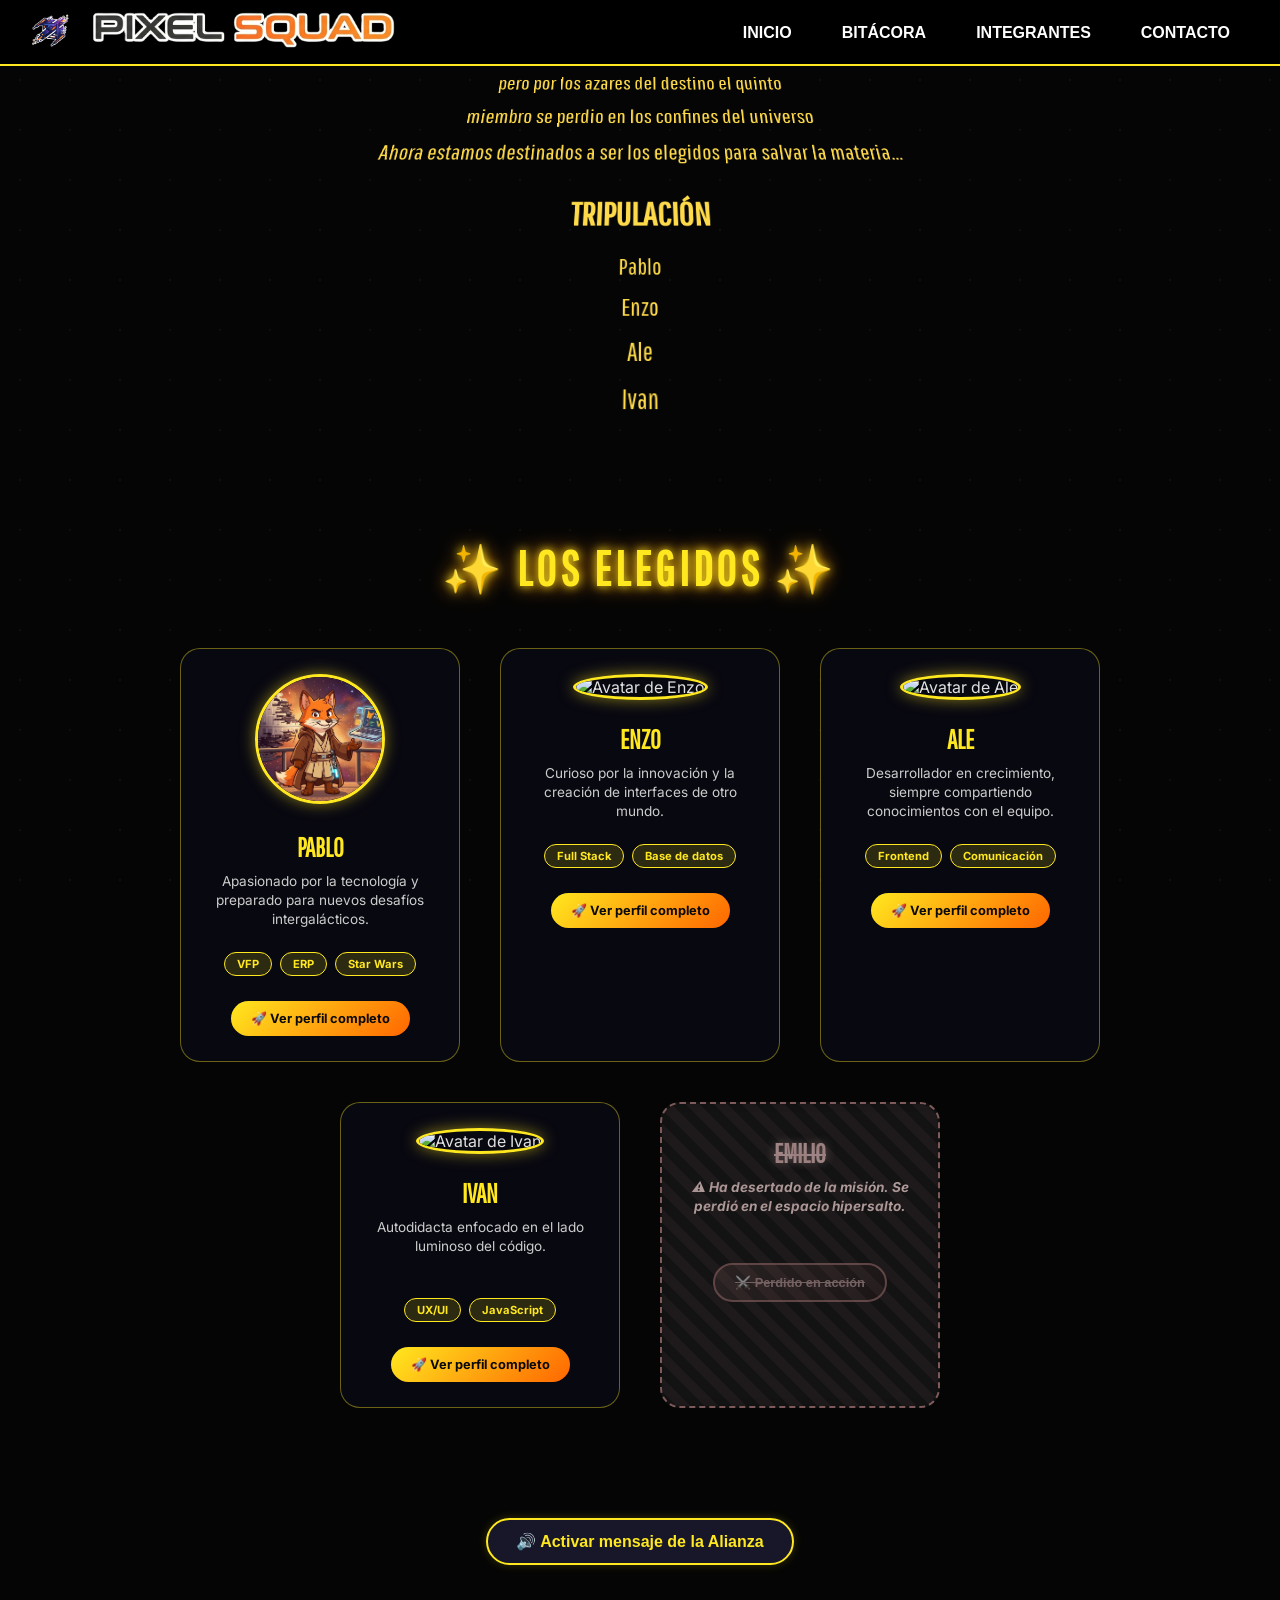
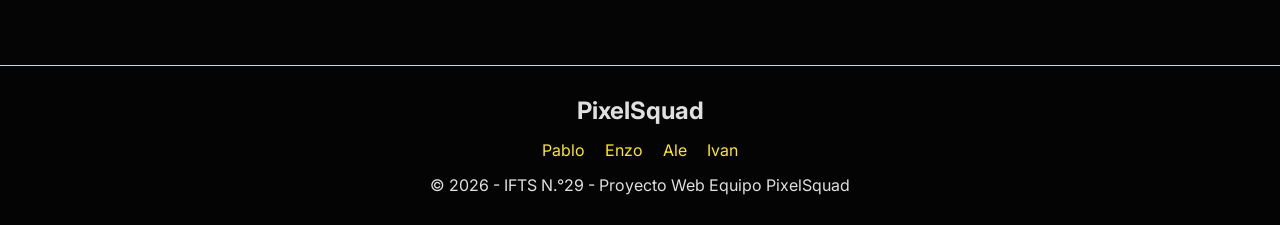
==== index.html @ 16e8697b "Update index.html" ====
<!DOCTYPE html>
<html lang="es">
<head>
    <meta charset="UTF-8">
    <meta name="viewport" content="width=device-width, initial-scale=1.0">
    <title>PixelSquad - GRUPO 7 - IFTS 29</title>
    <link href="https://fonts.googleapis.com/css2?family=Inter:wght@400;700&display=swap" rel="stylesheet">
    <link href="https://fonts.googleapis.com/css2?family=Pathway+Gothic+One&display=swap" rel="stylesheet">
    <link rel="stylesheet" href="css/style.css">
    <link href="https://fonts.googleapis.com/css2?family=Orbitron:wght@400;700;900&display=swap" rel="stylesheet">
</head>
<body>
    <header>
        <nav class="navbar">
            <section class="navbar-section">
                <picture class="navbar-section-picture">
                    <img src="./img/iso-tipo.png" alt="Marca PixelSquad">
                </picture>
                <picture class="navbar-section-picture">
                    <img src="./img/logo-tipo.png" alt="Logotipo PixelSquad">
                </picture>
            </section>
        
            <ul class="menu-principal">
                <li><a href="index.html">Inicio</a></li>
                <li><a href="bitacora.html">Bitácora</a></li> 
                <li class="has-submenu">
                    <a href="#" class="integrantes-btn">Integrantes</a>
                    <ul class="submenu">
                        <li><a href="./integrantes/alejandro.html">Alejandro</a></li>
                        <li><a href="./integrantes/enzo.html">Enzo</a></li>
                        <li><a href="./integrantes/ivan.html">Ivan</a></li>
                        <li><a href="./integrantes/pablo.html">Pablo</a></li>
                    </ul>
                </li>
                <li><a href="#">Contacto</a></li>
            </ul>
        </nav>
    </header>

    <main>
        <!-- SECCIÓN STAR WARS CRAWL-->
        <section id="star-wars">
            <article id="presentacion">
                <div class="crawl" id="crawl">
                    <h1>EPISODIO 1</h1>
                    <p>Hace mucho tiempo, en una galaxia muy, muy lejana...</p>
                    <p>Existia el equipo PixelSquad, En un inicio</p>
                    <p>contaba la leyenda que contabamos con 5 integrantes,</p>
                    <p>pero por los azares del destino el quinto</p>
                    <p>miembro se perdio en los confines del universo</p>
                    <p>Ahora estamos destinados a ser los elegidos para salvar la materia...</p>
                    <h2>TRIPULACIÓN</h2>
                    <ul>
                        <li>Pablo</li>
                        <li>Enzo</li>
                        <li>Ale</li>
                        <li>Ivan</li>
                    </ul>
                </div>
            </article>
        </section>
        <section id="tripulacion" class="seccion-galaxia">
            <div class="estrellas-fondo"></div>
            <h2 class="titulo-galaxia">✨ LOS ELEGIDOS ✨</h2>
            <div class="contenedor-tarjetas">
                
                <!-- Tarjeta de PABLO-->
                <article class="tarjeta tripulante">
                    <div class="marco-laser"></div>
                    <img src="img/avatar-pablo.jpg" alt="Avatar de Pablo - El Zorro Tecnológico" class="avatar">
                    <h3>PABLO</h3>
                    <p class="rol">Apasionado por la tecnología y preparado para nuevos desafíos intergalácticos. </p>
                    <div class="habilidades-mini">
                        <span>VFP</span>
                        <span>ERP</span>
                        <span>Star Wars</span>
                    </div>
                    <a href="./integrantes/pablo.html" class="btn-hipersalto">🚀 Ver perfil completo</a>
                </article>

                <!-- Tarjeta de ENZO -->
                <article class="tarjeta tripulante">
                    <img src="img/avatar-enzo-placeholder.jpg" alt="Avatar de Enzo" class="avatar">
                    <h3>ENZO</h3>
                    <p class="rol">Curioso por la innovación y la creación de interfaces de otro mundo.</p>
                    <div class="habilidades-mini">
                        <span>Full Stack</span>
                        <span>Base de datos</span>
                    </div>
                    <a href="./integrantes/enzo.html" class="btn-hipersalto">🚀 Ver perfil completo</a>
                </article>

                <!-- Tarjeta de ALE -->
                <article class="tarjeta tripulante">
                    <img src="img/avatar-ale-placeholder.jpg" alt="Avatar de Ale" class="avatar">
                    <h3>ALE</h3>
                    <p class="rol">Desarrollador en crecimiento, siempre compartiendo conocimientos con el equipo.</p>
                    <div class="habilidades-mini">
                        <span>Frontend</span>
                        <span>Comunicación</span>
                    </div>
                    <a href="./integrantes/alejandro.html" class="btn-hipersalto">🚀 Ver perfil completo</a>
                </article>

                <!-- Tarjeta de IVAN -->
                <article class="tarjeta tripulante">
                    <img src="img/avatar-ivan-placeholder.jpg" alt="Avatar de Ivan" class="avatar">
                    <h3>IVAN</h3>
                    <p class="rol">Autodidacta enfocado en el lado luminoso del código.</p>
                    <div class="habilidades-mini">
                        <span>UX/UI</span>
                        <span>JavaScript</span>
                    </div>
                    <a href="./integrantes/ivan.html" class="btn-hipersalto">🚀 Ver perfil completo</a>
                </article>

                <!-- Tarjeta de EMILIO (DESERTÓ LA MISIÓN) -->
                <article class="tarjeta tripulante tarjeta-desertada">
                    <div class="marco-laser"></div>
                    <h3>EMILIO</h3>
                    <p class="rol">⚠️ Ha desertado de la misión. Se perdió en el espacio hipersalto.</p>
                    <button class="btn-hipersalto btn-deshabilitado" disabled>⚔️ Perdido en acción</button>
                </article>
            </div>
        </section>

        <!-- INTERACCIÓN DINÁMICA -->
        <section id="interaccion-galactica">
            <button id="btn-saludo" class="boton-sable">🔊 Activar mensaje de la Alianza</button>
            <p id="mensaje-dinamico" class="mensaje-laser"></p>
        </section>
    </main>

    <footer>
        <section>
            <h2>PixelSquad</h2>
            <ul id="lista-integrantes">
                <li><a href="integrantes/pablo.html">Pablo</a></li>
                <li><a href="integrantes/enzo.html">Enzo</a></li>
                <li><a href="integrantes/alejandro.html">Ale</a></li>
                <li><a href="integrantes/ivan.html">Ivan</a></li>
            </ul>
        </section>
        <p>&copy; 2026 - IFTS N.°29 - Proyecto Web Equipo PixelSquad</p>
    </footer>

    <script src="js/main.js"></script>
</body>
</html>
---- css/style.css ----
/* ========== RESET Y BASE ========== */
* {
    margin: 0;
    padding: 0;
    box-sizing: border-box;
}

body {
    background: #050505;
    font-family: 'Inter', sans-serif;
    color: #e0e0e0;
    display: flex;
    flex-direction: column;
    min-height: 100vh;
}

main {
    flex: 1;
    margin-top: 70px;
    padding: 30px 20px;
}
body::before {
    content: '';
    position: fixed;
    top: 0;
    left: 0;
    width: 100%;
    height: 100%;
    background-image: radial-gradient(1px 1px at 20px 30px, rgba(255,255,255,0.15), transparent);
    background-size: 50px 50px;
    pointer-events: none;
    z-index: 0;
}

/* Todo el contenido por encima del fondo */
header {
    position: relative;
    z-index: 10000;
}

main, footer, .seccion-galaxia, #interaccion-galactica {
    z-index: auto;
    position: relative;
}

/* Imágenes responsivas PERO con excepción para logos */
img {
    max-width: 100%;
    height: auto;
}

/* Logos con tamaño original */
.navbar-section-picture img {
    max-width: none;
    height: 40px;
    width: auto;
}

.navbar-section-picture:first-child img {
    height: 35px;
}

/* ========== NAVBAR ========== */
.navbar {
    position: fixed;
    top: 0;
    left: 0;
    width: 100%;
    background: transparent;
    border-bottom: 2px solid #FFE81F;
    padding: 10px 30px;
    display: flex;
    justify-content: space-between;
    align-items: center;
    z-index: 10000;
    flex-wrap: wrap;
    pointer-events: auto;
}

/* CAJA NEGRA SÓLIDA */
.navbar::before {
    content: '';
    position: absolute;
    top: 0;
    left: 0;
    width: 100%;
    height: 100%;
    background: #000000;
    z-index: -1;
    pointer-events: none;
}

.navbar-section {
    display: flex;
    align-items: center;
    gap: 15px;
}

.menu-principal {
    display: flex;
    list-style: none;
    gap: 10px;
    flex-wrap: wrap;
    margin: 0;
    padding: 0;
}

.menu-principal a {
    color: white;
    text-decoration: none;
    padding: 12px 20px;
    font-weight: bold;
    text-transform: uppercase;
    font-family: 'Exo 2', sans-serif;
    transition: all 0.3s;
}

.menu-principal a:hover {
    background-color: #FFE81F;
    color: black;
    border-radius: 4px;
}

/* Submenú */
.has-submenu {
    position: relative;
}

.submenu {
    display: none;
    position: absolute;
    background: rgba(26, 26, 26, 0.99);
    backdrop-filter: blur(10px);
    border: 2px solid #FFE81F;
    top: 100%;
    right: 0;
    min-width: 180px;
    list-style: none;
    z-index: 11000;
    padding: 8px 0;
    box-shadow: 0 8px 32px rgba(255, 232, 31, 0.3), inset 0 1px 0 rgba(255, 255, 255, 0.1);
    margin-top: 5px;
    border-radius: 8px;
}

.has-submenu:hover .submenu {
    display: block;
}

.submenu.show-submenu {
    display: block !important;
}

.submenu li a {
    padding: 10px 18px;
    text-transform: none;
    display: block;
    color: #ddd;
    text-decoration: none;
    transition: all 0.2s ease;
    font-size: 0.95rem;
}

.submenu li a:hover {
    background-color: rgba(255, 232, 31, 0.25);
    color: #FFE81F;
    padding-left: 25px;
}

/* ========== SECCIÓN CRAWL ========== */
#presentacion {
    position: relative;
    height: 30vh;
    perspective: 400px;
    overflow: visible;
    background: transparent;
    z-index: 10;
    margin-top: 70px;
}

.crawl {
    position: absolute;
    bottom: 0;
    width: 100%;
    text-align: center;
    color: #feda4a;
    font-size: 2.5rem;
    font-family: 'Pathway Gothic One', sans-serif;
    transform-origin: 50% 100%;
    transform: rotateX(20deg);
    animation: crawl 20s linear infinite;
    line-height: 1.4;
    letter-spacing: 0;
}

/* Mejoras de tamaño para títulos y textos dentro del crawl */
.crawl h1 {
    font-size: 4rem;
    margin-bottom: 30px;
}

.crawl h2 {
    font-size: 2.8rem;
    margin-top: 40px;
    margin-bottom: 20px;
}

.crawl p {
    font-size: 2rem;
    margin: 15px 0;
}

.crawl li {
    font-size: 1.8rem;
    margin: 12px 0;
}

/* Listas dentro del crawl SIN puntitos y bien espaciadas */
.crawl ul {
    list-style: none;
    padding: 0;
    margin: 20px 0;
}

.crawl li {
    list-style: none;
    margin: 10px 0;
}

@keyframes crawl {
    0% { bottom: -100%; transform: rotateX(20deg) translateZ(0); }
    100% { bottom: 200%; transform: rotateX(25deg) translateZ(-300px); }
}

/* ========== SECCIÓN TARJETAS ========== */
.seccion-galaxia {
    padding: 80px 20px 60px;
    background: transparent;
    position: relative;
    margin-top: 20px;
}

.titulo-galaxia {
    text-align: center;
    font-family: 'Pathway Gothic One', sans-serif;
    font-size: 3rem;
    color: #FFE81F;
    text-shadow: 0 0 10px #FFE81F, 0 0 20px #ff8c00;
    letter-spacing: 4px;
    margin-bottom: 50px;
}

.contenedor-tarjetas {
    display: flex;
    flex-wrap: wrap;
    justify-content: center;
    gap: 30px;
    max-width: 1400px;
    margin: 0 auto;
}

.tarjeta {
    background: rgba(10, 10, 20, 0.85);
    backdrop-filter: blur(8px);
    border-radius: 20px;
    padding: 25px 20px;
    width: 260px;
    text-align: center;
    border: 1px solid rgba(255, 232, 31, 0.4);
    transition: all 0.3s ease;
    position: relative;
    overflow: hidden;
}

.tarjeta:hover {
    transform: translateY(-10px);
    border-color: #FFE81F;
    box-shadow: 0 10px 30px rgba(255, 232, 31, 0.3);
}

/* Marco láser decorativo */
.tarjeta::before {
    content: '';
    position: absolute;
    top: 0;
    left: 0;
    width: 100%;
    height: 2px;
    background: linear-gradient(90deg, transparent, #FFE81F, #ff6600, #FFE81F, transparent);
    transform: translateX(-100%);
    transition: transform 0.5s;
}

.tarjeta:hover::before {
    transform: translateX(100%);
}

.avatar {
    width: 130px;
    height: 130px;
    border-radius: 50%;
    object-fit: cover;
    border: 3px solid #FFE81F;
    margin-bottom: 15px;
    box-shadow: 0 0 15px rgba(255, 232, 31, 0.5);
}

.tarjeta h3 {
    font-size: 1.6rem;
    color: #FFE81F;
    margin: 10px 0;
    font-family: 'Pathway Gothic One', sans-serif;
}

.rol {
    font-size: 0.85rem;
    color: #ccc;
    margin: 10px 0;
    line-height: 1.4;
    min-height: 65px;
}

.habilidades-mini {
    display: flex;
    flex-wrap: wrap;
    gap: 8px;
    justify-content: center;
    margin: 15px 0;
}

.habilidades-mini span {
    background: rgba(255, 232, 31, 0.15);
    border: 1px solid #FFE81F;
    border-radius: 20px;
    padding: 4px 12px;
    font-size: 0.7rem;
    font-weight: bold;
    color: #FFE81F;
}

.btn-hipersalto {
    display: inline-block;
    background: linear-gradient(135deg, #FFE81F, #ff6600);
    color: #0a0a0a;
    text-decoration: none;
    padding: 10px 20px;
    border-radius: 30px;
    font-weight: bold;
    font-size: 0.8rem;
    transition: all 0.3s;
    margin-top: 10px;
}

.btn-hipersalto:hover {
    transform: scale(1.05);
    box-shadow: 0 0 15px #FFE81F;
}

/* Tarjeta desertada */
.tarjeta-desertada {
    opacity: 0.65;
    background: rgba(10, 10, 20, 0.5) !important;
    border: 2px dashed #ff3333 !important;
    filter: grayscale(0.8) contrast(0.9);
    position: relative;
}

.tarjeta-desertada::after {
    content: '';
    position: absolute;
    top: 0;
    left: 0;
    width: 100%;
    height: 100%;
    background: repeating-linear-gradient(
        45deg,
        transparent,
        transparent 10px,
        rgba(255, 51, 51, 0.1) 10px,
        rgba(255, 51, 51, 0.1) 20px
    );
    pointer-events: none;
    border-radius: 20px;
}

.tarjeta-desertada h3 {
    text-decoration: line-through;
    color: #ff6b6b;
    text-shadow: 0 0 10px rgba(255, 107, 107, 0.5);
}

.tarjeta-desertada .rol {
    color: #ff8888;
    font-style: italic;
    font-weight: bold;
}

.tarjeta-desertada .habilidades-mini span {
    background: rgba(255, 51, 51, 0.1);
    border-color: #ff3333;
    color: #ff6b6b;
}

.btn-deshabilitado {
    background: linear-gradient(135deg, rgba(255, 51, 51, 0.3), rgba(139, 0, 0, 0.3)) !important;
    border: 2px solid #ff3333 !important;
    color: #ff6b6b !important;
    cursor: not-allowed !important;
    opacity: 0.7;
    text-decoration: line-through;
}

.btn-deshabilitado:hover {
    transform: none !important;
    box-shadow: none !important;
    background: linear-gradient(135deg, rgba(255, 51, 51, 0.2), rgba(139, 0, 0, 0.2)) !important;
}

/* Botón interactivo */
#interaccion-galactica {
    text-align: center;
    padding: 50px 20px;
    background: transparent;
}

.boton-sable {
    background: rgba(26, 26, 46, 0.9);
    border: 2px solid #FFE81F;
    color: #FFE81F;
    font-size: 1rem;
    padding: 12px 28px;
    border-radius: 50px;
    cursor: pointer;
    font-weight: bold;
    transition: all 0.3s ease;
    backdrop-filter: blur(5px);
    box-shadow: 0 0 10px rgba(255, 232, 31, 0.2);
}

.boton-sable:hover {
    background: linear-gradient(135deg, #FFE81F, #ff6600);
    color: #0a0a0a;
    box-shadow: 0 0 25px #FFE81F, 0 0 40px rgba(255, 150, 0, 0.3);
    transform: scale(1.08);
}

.boton-sable:active {
    transform: scale(0.96);
}

.mensaje-laser {
    margin-top: 20px;
    font-size: 1.1rem;
    color: #ffb347;
    font-family: 'Pathway Gothic One', sans-serif;
}

/* ========== RESPONSIVE ========== */
/* Móviles (400px) */
@media (max-width: 400px) {
    .navbar {
        flex-direction: column;
        gap: 10px;
    }
    .menu-principal {
        justify-content: center;
    }
    .titulo-galaxia {
        font-size: 2rem;
    }
    .tarjeta {
        width: 90%;
    }
    .crawl {
        font-size: 1rem;
        line-height: 1.3;
    }
    .crawl h1 { font-size: 1.8rem; }
    .crawl h2 { font-size: 1.4rem; }
    .crawl p { font-size: 1rem; }
    .crawl li { font-size: 0.9rem; }
}

/* Tablets (900px) */
@media (min-width: 401px) and (max-width: 900px) {
    .contenedor-tarjetas {
        gap: 20px;
    }
    .tarjeta {
        width: 280px;
    }
    .crawl {
        font-size: 1.5rem;
    }
    .crawl h1 { font-size: 2.5rem; }
    .crawl h2 { font-size: 1.8rem; }
    .crawl p { font-size: 1.3rem; }
    .crawl li { font-size: 1.2rem; }
}

/* Escritorio (1200px) */
@media (min-width: 901px) {
    .contenedor-tarjetas {
        gap: 40px;
    }
    .tarjeta {
        width: 280px;
    }
    .crawl {
        font-size: 2.5rem;
    }
}

footer {
    background: rgba(5, 5, 5, 0.95);
    text-align: center;
    padding: 30px;
    border-top: 1px solid #FFE81F;
    margin-top: auto;
    width: 100%;
}

footer section {
    margin-bottom: 15px;
}

footer ul {
    list-style: none;
    display: flex;
    justify-content: center;
    gap: 20px;
    flex-wrap: wrap;
    margin: 15px 0;
    padding: 0;
}

footer a {
    color: #FFE81F;
    text-decoration: none;
}

footer a:hover {
    text-decoration: underline;
}

/* ========== ESTILOS PÁGINAS DE INTEGRANTES ========== */
.tarjeta-presentacion {
    max-width: 900px;
    margin: 0 auto;
    background: rgba(10, 10, 20, 0.85);
    backdrop-filter: blur(8px);
    border: 1px solid rgba(255, 232, 31, 0.4);
    border-radius: 20px;
    padding: 40px 30px;
    box-shadow: 0 0 30px rgba(255, 232, 31, 0.2), inset 0 0 20px rgba(255, 232, 31, 0.05);
}

.foto-contenedor {
    text-align: center;
    margin-bottom: 30px;
}

.tarjeta-presentacion .avatar {
    width: 180px;
    height: 180px;
    border-radius: 50%;
    object-fit: cover;
    border: 4px solid #FFE81F;
    box-shadow: 0 0 25px rgba(255, 232, 31, 0.6), 0 0 50px rgba(255, 232, 31, 0.3);
    transition: all 0.3s ease;
}

.tarjeta-presentacion .avatar:hover {
    transform: scale(1.05);
    box-shadow: 0 0 35px rgba(255, 232, 31, 0.8);
}

.tarjeta-presentacion h1 {
    font-size: 2.8rem;
    color: #FFE81F;
    text-align: center;
    margin: 25px 0;
    font-family: 'Pathway Gothic One', sans-serif;
    text-shadow: 0 0 15px rgba(255, 232, 31, 0.5);
    letter-spacing: 2px;
}

.tarjeta-presentacion > p {
    text-align: center;
    font-size: 1.05rem;
    color: #aaa;
    margin: 8px 0;
    letter-spacing: 0.5px;
}

.habilidades, .intereses, .dinamismo {
    margin-top: 35px;
    padding-top: 25px;
    border-top: 2px solid rgba(255, 232, 31, 0.2);
}

.tarjeta-presentacion h2 {
    color: #FFE81F;
    font-family: 'Pathway Gothic One', sans-serif;
    font-size: 1.6rem;
    margin-bottom: 20px;
    text-shadow: 0 0 8px rgba(255, 232, 31, 0.3);
    display: flex;
    align-items: center;
    gap: 10px;
}

.tarjeta-presentacion h2::before {
    content: '✦';
    color: #ff6600;
    font-size: 1.2rem;
}

.tarjeta-presentacion ul {
    list-style: none;
    padding: 0;
}

.tarjeta-presentacion li {
    padding: 12px 20px;
    background: rgba(255, 232, 31, 0.08);
    border-left: 4px solid #ff6600;
    margin-bottom: 12px;
    border-radius: 4px;
    transition: all 0.3s ease;
    color: #ddd;
}

.tarjeta-presentacion li:hover {
    background: rgba(255, 232, 31, 0.15);
    transform: translateX(8px);
    border-left-color: #FFE81F;
    color: #FFE81F;
}

.dinamismo {
    text-align: center;
    padding-top: 30px;
}

#info-extra {
    background: rgba(255, 232, 31, 0.12);
    border: 2px solid rgba(255, 232, 31, 0.4);
    border-radius: 15px;
    padding: 25px;
    margin-top: 20px;
    font-size: 1.1rem;
    animation: fadeIn 0.5s ease;
    color: #ddd;
    line-height: 1.6;
}

@keyframes fadeIn {
    from { opacity: 0; transform: translateY(-10px); }
    to { opacity: 1; transform: translateY(0); }
}

/* Responsive para páginas de integrantes */
@media (max-width: 600px) {
    main {
        margin-top: 80px !important;
    }
    
    .tarjeta-presentacion {
        padding: 20px 15px;
    }
    
    .tarjeta-presentacion h1 {
        font-size: 2rem;
    }
    
    .tarjeta-presentacion h2 {
        font-size: 1.3rem;
    }
    
    .tarjeta-presentacion li {
        padding: 10px 15px;
        font-size: 0.95rem;
    }
}
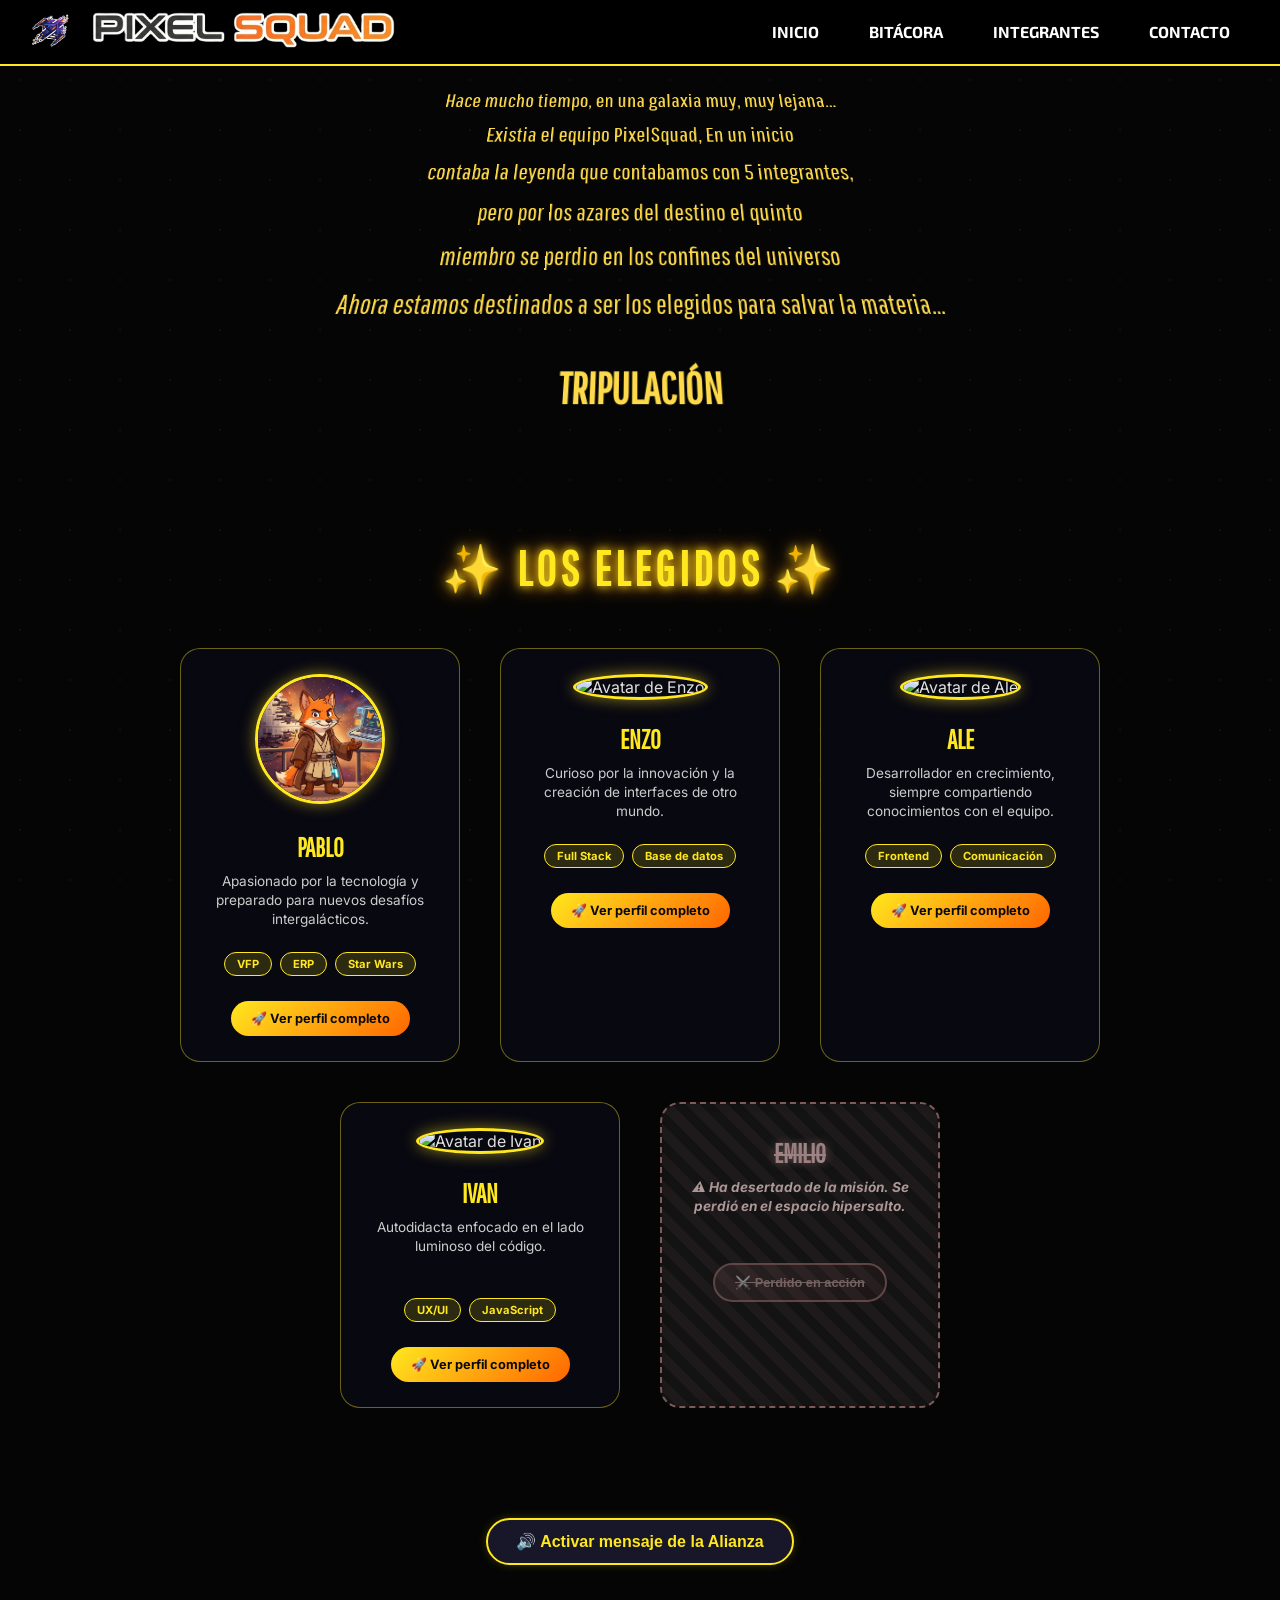
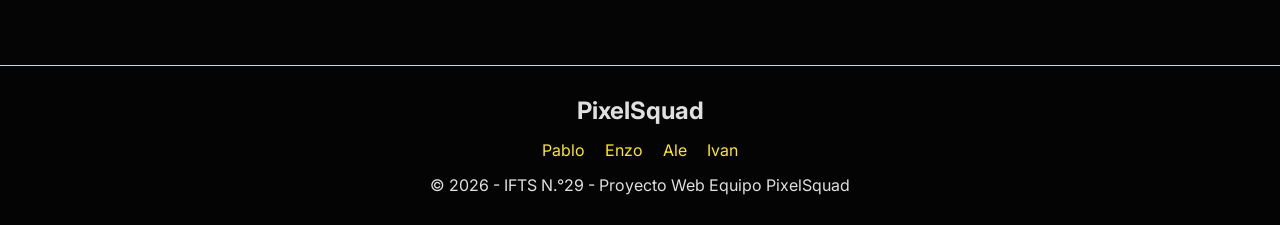
==== commit 25dc2161: "bitacora" ====
--- a/index.html
+++ b/index.html
@@ -51,12 +51,6 @@
                     <p>miembro se perdio en los confines del universo</p>
                     <p>Ahora estamos destinados a ser los elegidos para salvar la materia...</p>
                     <h2>TRIPULACIÓN</h2>
-                    <ul>
-                        <li>Pablo</li>
-                        <li>Enzo</li>
-                        <li>Ale</li>
-                        <li>Ivan</li>
-                    </ul>
                 </div>
             </article>
         </section>
--- a/css/style.css
+++ b/css/style.css
@@ -1,4 +1,6 @@
-/* ========== RESET Y BASE ========== */
+/* IMPORTACIÓN DE FUENTES (Google Fonts) */
+@import url('https://fonts.googleapis.com/css2?family=Exo+2:wght@400;700&family=Inter:wght@400;700&family=Orbitron:wght@400;700;900&family=Pathway+Gothic+One&display=swap');
+
 * {
     margin: 0;
     padding: 0;
@@ -19,6 +21,7 @@
     margin-top: 70px;
     padding: 30px 20px;
 }
+
 body::before {
     content: '';
     position: fixed;
@@ -43,7 +46,7 @@
     position: relative;
 }
 
-/* Imágenes responsivas PERO con excepción para logos */
+/* Imágenes responsivas */
 img {
     max-width: 100%;
     height: auto;
@@ -60,7 +63,7 @@
     height: 35px;
 }
 
-/* ========== NAVBAR ========== */
+/*NAVBAR*/
 .navbar {
     position: fixed;
     top: 0;
@@ -77,7 +80,7 @@
     pointer-events: auto;
 }
 
-/* CAJA NEGRA SÓLIDA */
+/*CAJA NEGRA SÓLIDA*/
 .navbar::before {
     content: '';
     position: absolute;
@@ -121,7 +124,7 @@
     border-radius: 4px;
 }
 
-/* Submenú */
+/*Submenú*/
 .has-submenu {
     position: relative;
 }
@@ -167,7 +170,7 @@
     padding-left: 25px;
 }
 
-/* ========== SECCIÓN CRAWL ========== */
+/*SECCIÓN CRAWL*/
 #presentacion {
     position: relative;
     height: 30vh;
@@ -193,46 +196,18 @@
     letter-spacing: 0;
 }
 
-/* Mejoras de tamaño para títulos y textos dentro del crawl */
-.crawl h1 {
-    font-size: 4rem;
-    margin-bottom: 30px;
-}
-
-.crawl h2 {
-    font-size: 2.8rem;
-    margin-top: 40px;
-    margin-bottom: 20px;
-}
-
-.crawl p {
-    font-size: 2rem;
-    margin: 15px 0;
-}
-
-.crawl li {
-    font-size: 1.8rem;
-    margin: 12px 0;
-}
-
-/* Listas dentro del crawl SIN puntitos y bien espaciadas */
-.crawl ul {
-    list-style: none;
-    padding: 0;
-    margin: 20px 0;
-}
-
-.crawl li {
-    list-style: none;
-    margin: 10px 0;
-}
+.crawl h1 { font-size: 4rem; margin-bottom: 30px; }
+.crawl h2 { font-size: 2.8rem; margin-top: 40px; margin-bottom: 20px; }
+.crawl p { font-size: 2rem; margin: 15px 0; }
+.crawl li { font-size: 1.8rem; margin: 12px 0; list-style: none; }
+.crawl ul { list-style: none; padding: 0; margin: 20px 0; }
 
 @keyframes crawl {
     0% { bottom: -100%; transform: rotateX(20deg) translateZ(0); }
     100% { bottom: 200%; transform: rotateX(25deg) translateZ(-300px); }
 }
 
-/* ========== SECCIÓN TARJETAS ========== */
+/*SECCIÓN TARJETAS*/
 .seccion-galaxia {
     padding: 80px 20px 60px;
     background: transparent;
@@ -278,7 +253,6 @@
     box-shadow: 0 10px 30px rgba(255, 232, 31, 0.3);
 }
 
-/* Marco láser decorativo */
 .tarjeta::before {
     content: '';
     position: absolute;
@@ -291,9 +265,7 @@
     transition: transform 0.5s;
 }
 
-.tarjeta:hover::before {
-    transform: translateX(100%);
-}
+.tarjeta:hover::before { transform: translateX(100%); }
 
 .avatar {
     width: 130px;
@@ -305,20 +277,8 @@
     box-shadow: 0 0 15px rgba(255, 232, 31, 0.5);
 }
 
-.tarjeta h3 {
-    font-size: 1.6rem;
-    color: #FFE81F;
-    margin: 10px 0;
-    font-family: 'Pathway Gothic One', sans-serif;
-}
-
-.rol {
-    font-size: 0.85rem;
-    color: #ccc;
-    margin: 10px 0;
-    line-height: 1.4;
-    min-height: 65px;
-}
+.tarjeta h3 { font-size: 1.6rem; color: #FFE81F; margin: 10px 0; font-family: 'Pathway Gothic One', sans-serif; }
+.rol { font-size: 0.85rem; color: #ccc; margin: 10px 0; line-height: 1.4; min-height: 65px; }
 
 .habilidades-mini {
     display: flex;
@@ -351,12 +311,9 @@
     margin-top: 10px;
 }
 
-.btn-hipersalto:hover {
-    transform: scale(1.05);
-    box-shadow: 0 0 15px #FFE81F;
-}
-
-/* Tarjeta desertada */
+.btn-hipersalto:hover { transform: scale(1.05); box-shadow: 0 0 15px #FFE81F; }
+
+/* Tarjeta desertada (Emilio) */
 .tarjeta-desertada {
     opacity: 0.65;
     background: rgba(10, 10, 20, 0.5) !important;
@@ -372,34 +329,14 @@
     left: 0;
     width: 100%;
     height: 100%;
-    background: repeating-linear-gradient(
-        45deg,
-        transparent,
-        transparent 10px,
-        rgba(255, 51, 51, 0.1) 10px,
-        rgba(255, 51, 51, 0.1) 20px
-    );
+    background: repeating-linear-gradient(45deg, transparent, transparent 10px, rgba(255, 51, 51, 0.1) 10px, rgba(255, 51, 51, 0.1) 20px);
     pointer-events: none;
     border-radius: 20px;
 }
 
-.tarjeta-desertada h3 {
-    text-decoration: line-through;
-    color: #ff6b6b;
-    text-shadow: 0 0 10px rgba(255, 107, 107, 0.5);
-}
-
-.tarjeta-desertada .rol {
-    color: #ff8888;
-    font-style: italic;
-    font-weight: bold;
-}
-
-.tarjeta-desertada .habilidades-mini span {
-    background: rgba(255, 51, 51, 0.1);
-    border-color: #ff3333;
-    color: #ff6b6b;
-}
+.tarjeta-desertada h3 { text-decoration: line-through; color: #ff6b6b; text-shadow: 0 0 10px rgba(255, 107, 107, 0.5); }
+.tarjeta-desertada .rol { color: #ff8888; font-style: italic; font-weight: bold; }
+.tarjeta-desertada .habilidades-mini span { background: rgba(255, 51, 51, 0.1); border-color: #ff3333; color: #ff6b6b; }
 
 .btn-deshabilitado {
     background: linear-gradient(135deg, rgba(255, 51, 51, 0.3), rgba(139, 0, 0, 0.3)) !important;
@@ -410,13 +347,9 @@
     text-decoration: line-through;
 }
 
-.btn-deshabilitado:hover {
-    transform: none !important;
-    box-shadow: none !important;
-    background: linear-gradient(135deg, rgba(255, 51, 51, 0.2), rgba(139, 0, 0, 0.2)) !important;
-}
-
-/* Botón interactivo */
+.btn-deshabilitado:hover { transform: none !important; box-shadow: none !important; background: linear-gradient(135deg, rgba(255, 51, 51, 0.2), rgba(139, 0, 0, 0.2)) !important; }
+
+/*INTERACCIÓN BOTÓN INDEX*/
 #interaccion-galactica {
     text-align: center;
     padding: 50px 20px;
@@ -444,9 +377,7 @@
     transform: scale(1.08);
 }
 
-.boton-sable:active {
-    transform: scale(0.96);
-}
+.boton-sable:active { transform: scale(0.96); }
 
 .mensaje-laser {
     margin-top: 20px;
@@ -455,95 +386,7 @@
     font-family: 'Pathway Gothic One', sans-serif;
 }
 
-/* ========== RESPONSIVE ========== */
-/* Móviles (400px) */
-@media (max-width: 400px) {
-    .navbar {
-        flex-direction: column;
-        gap: 10px;
-    }
-    .menu-principal {
-        justify-content: center;
-    }
-    .titulo-galaxia {
-        font-size: 2rem;
-    }
-    .tarjeta {
-        width: 90%;
-    }
-    .crawl {
-        font-size: 1rem;
-        line-height: 1.3;
-    }
-    .crawl h1 { font-size: 1.8rem; }
-    .crawl h2 { font-size: 1.4rem; }
-    .crawl p { font-size: 1rem; }
-    .crawl li { font-size: 0.9rem; }
-}
-
-/* Tablets (900px) */
-@media (min-width: 401px) and (max-width: 900px) {
-    .contenedor-tarjetas {
-        gap: 20px;
-    }
-    .tarjeta {
-        width: 280px;
-    }
-    .crawl {
-        font-size: 1.5rem;
-    }
-    .crawl h1 { font-size: 2.5rem; }
-    .crawl h2 { font-size: 1.8rem; }
-    .crawl p { font-size: 1.3rem; }
-    .crawl li { font-size: 1.2rem; }
-}
-
-/* Escritorio (1200px) */
-@media (min-width: 901px) {
-    .contenedor-tarjetas {
-        gap: 40px;
-    }
-    .tarjeta {
-        width: 280px;
-    }
-    .crawl {
-        font-size: 2.5rem;
-    }
-}
-
-footer {
-    background: rgba(5, 5, 5, 0.95);
-    text-align: center;
-    padding: 30px;
-    border-top: 1px solid #FFE81F;
-    margin-top: auto;
-    width: 100%;
-}
-
-footer section {
-    margin-bottom: 15px;
-}
-
-footer ul {
-    list-style: none;
-    display: flex;
-    justify-content: center;
-    gap: 20px;
-    flex-wrap: wrap;
-    margin: 15px 0;
-    padding: 0;
-}
-
-footer a {
-    color: #FFE81F;
-    text-decoration: none;
-}
-
-footer a:hover {
-    text-decoration: underline;
-}
-
-/* ========== ESTILOS PÁGINAS DE INTEGRANTES ========== */
+/*PÁGINAS DE INTEGRANTES*/
 .tarjeta-presentacion {
     max-width: 900px;
     margin: 0 auto;
@@ -555,10 +398,7 @@
     box-shadow: 0 0 30px rgba(255, 232, 31, 0.2), inset 0 0 20px rgba(255, 232, 31, 0.05);
 }
 
-.foto-contenedor {
-    text-align: center;
-    margin-bottom: 30px;
-}
+.foto-contenedor { text-align: center; margin-bottom: 30px; }
 
 .tarjeta-presentacion .avatar {
     width: 180px;
@@ -570,10 +410,7 @@
     transition: all 0.3s ease;
 }
 
-.tarjeta-presentacion .avatar:hover {
-    transform: scale(1.05);
-    box-shadow: 0 0 35px rgba(255, 232, 31, 0.8);
-}
+.tarjeta-presentacion .avatar:hover { transform: scale(1.05); box-shadow: 0 0 35px rgba(255, 232, 31, 0.8); }
 
 .tarjeta-presentacion h1 {
     font-size: 2.8rem;
@@ -585,13 +422,7 @@
     letter-spacing: 2px;
 }
 
-.tarjeta-presentacion > p {
-    text-align: center;
-    font-size: 1.05rem;
-    color: #aaa;
-    margin: 8px 0;
-    letter-spacing: 0.5px;
-}
+.tarjeta-presentacion > p { text-align: center; font-size: 1.05rem; color: #aaa; margin: 8px 0; letter-spacing: 0.5px; }
 
 .habilidades, .intereses, .dinamismo {
     margin-top: 35px;
@@ -610,16 +441,9 @@
     gap: 10px;
 }
 
-.tarjeta-presentacion h2::before {
-    content: '✦';
-    color: #ff6600;
-    font-size: 1.2rem;
-}
-
-.tarjeta-presentacion ul {
-    list-style: none;
-    padding: 0;
-}
+.tarjeta-presentacion h2::before { content: '✦'; color: #ff6600; font-size: 1.2rem; }
+
+.tarjeta-presentacion ul { list-style: none; padding: 0; }
 
 .tarjeta-presentacion li {
     padding: 12px 20px;
@@ -638,10 +462,7 @@
     color: #FFE81F;
 }
 
-.dinamismo {
-    text-align: center;
-    padding-top: 30px;
-}
+.dinamismo { text-align: center; padding-top: 30px; }
 
 #info-extra {
     background: rgba(255, 232, 31, 0.12);
@@ -655,31 +476,119 @@
     line-height: 1.6;
 }
 
-@keyframes fadeIn {
-    from { opacity: 0; transform: translateY(-10px); }
-    to { opacity: 1; transform: translateY(0); }
-}
-
-/* Responsive para páginas de integrantes */
-@media (max-width: 600px) {
-    main {
-        margin-top: 80px !important;
-    }
-    
-    .tarjeta-presentacion {
-        padding: 20px 15px;
-    }
-    
-    .tarjeta-presentacion h1 {
-        font-size: 2rem;
-    }
-    
-    .tarjeta-presentacion h2 {
-        font-size: 1.3rem;
-    }
-    
-    .tarjeta-presentacion li {
-        padding: 10px 15px;
-        font-size: 0.95rem;
-    }
+@keyframes fadeIn { from { opacity: 0; transform: translateY(-10px); } to { opacity: 1; transform: translateY(0); } }
+
+/*BITÁCORA*/
+.bitacora-main { max-width: 900px; margin: 120px auto 60px; padding: 20px; color: white; }
+
+.bitacora-titulo {
+    text-align: center;
+    font-family: 'Pathway Gothic One', sans-serif;
+    color: #FFE81F;
+    font-size: 3.5rem;
+    letter-spacing: 3px;
+    margin-bottom: 10px;
+    text-shadow: 0 0 15px rgba(255, 232, 31, 0.3);
+}
+
+.bitacora-intro { text-align: center; font-family: 'Inter', sans-serif; color: #a0a0a0; margin-bottom: 50px; font-size: 1.1rem; }
+
+.bitacora-seccion {
+    background: rgba(15, 15, 20, 0.85);
+    border: 1px solid rgba(255, 232, 31, 0.15);
+    border-left: 4px solid #FFE81F;
+    padding: 30px;
+    margin-bottom: 30px;
+    border-radius: 4px 8px 8px 4px;
+    transition: all 0.3s ease;
+    box-shadow: 0 5px 15px rgba(0, 0, 0, 0.6);
+}
+
+.bitacora-seccion:hover {
+    border-color: rgba(255, 232, 31, 0.5);
+    border-left: 6px solid #FFE81F;
+    background: rgba(26, 26, 35, 0.95);
+    transform: translateX(5px);
+    box-shadow: 0 5px 20px rgba(255, 232, 31, 0.1);
+}
+
+.bitacora-seccion h2 {
+    font-family: 'Orbitron', sans-serif;
+    color: #FFE81F;
+    font-size: 1.4rem;
+    margin-top: 0;
+    margin-bottom: 15px;
+    text-transform: uppercase;
+    letter-spacing: 1px;
+}
+
+.bitacora-seccion p { font-family: 'Inter', sans-serif; line-height: 1.7; color: #dcdcdc; margin: 0; font-size: 1.05rem; }
+
+
+@keyframes parpadeo { 0%, 49% { opacity: 1; } 50%, 100% { opacity: 0; } }
+
+/*FOOTER */
+footer {
+    background: rgba(5, 5, 5, 0.95);
+    text-align: center;
+    padding: 30px;
+    border-top: 1px solid #FFE81F;
+    margin-top: auto;
+    width: 100%;
+}
+
+footer section { margin-bottom: 15px; }
+
+footer ul {
+    list-style: none;
+    display: flex;
+    justify-content: center;
+    gap: 20px;
+    flex-wrap: wrap;
+    margin: 15px 0;
+    padding: 0;
+}
+
+footer a { color: #FFE81F; text-decoration: none; }
+footer a:hover { text-decoration: underline; }
+
+/*RESPONSIVE*/
+/* Móviles pequeños (400px) */
+@media (max-width: 400px) {
+    .navbar { flex-direction: column; gap: 10px; }
+    .menu-principal { justify-content: center; }
+    .titulo-galaxia { font-size: 2rem; }
+    .tarjeta { width: 90%; }
+    .crawl { font-size: 1rem; line-height: 1.3; }
+    .crawl h1 { font-size: 1.8rem; }
+    .crawl h2 { font-size: 1.4rem; }
+    .crawl p { font-size: 1rem; }
+    .crawl li { font-size: 0.9rem; }
+    main { margin-top: 80px !important; }
+    .tarjeta-presentacion { padding: 20px 15px; }
+    .tarjeta-presentacion h1 { font-size: 2rem; }
+    .tarjeta-presentacion h2 { font-size: 1.3rem; }
+    .tarjeta-presentacion li { padding: 10px 15px; font-size: 0.95rem; }
+}
+
+/* Tablets / Dispositivos medianos (900px) */
+@media (min-width: 401px) and (max-width: 900px) {
+    .contenedor-tarjetas { gap: 20px; }
+    .tarjeta { width: 280px; }
+    .crawl { font-size: 1.5rem; }
+    .crawl h1 { font-size: 2.5rem; }
+    .crawl h2 { font-size: 1.8rem; }
+    .crawl p { font-size: 1.3rem; }
+    .crawl li { font-size: 1.2rem; }
+    .bitacora-main { margin-top: 100px; }
+    .bitacora-titulo { font-size: 2.5rem; }
+    .bitacora-seccion { padding: 20px; border-left-width: 3px; }
+    .bitacora-seccion h2 { font-size: 1.2rem; }
+}
+
+/* Escritorio (1200px) */
+@media (min-width: 901px) {
+    .contenedor-tarjetas { gap: 40px; }
+    .tarjeta { width: 280px; }
+    .crawl { font-size: 2.5rem; }
 }
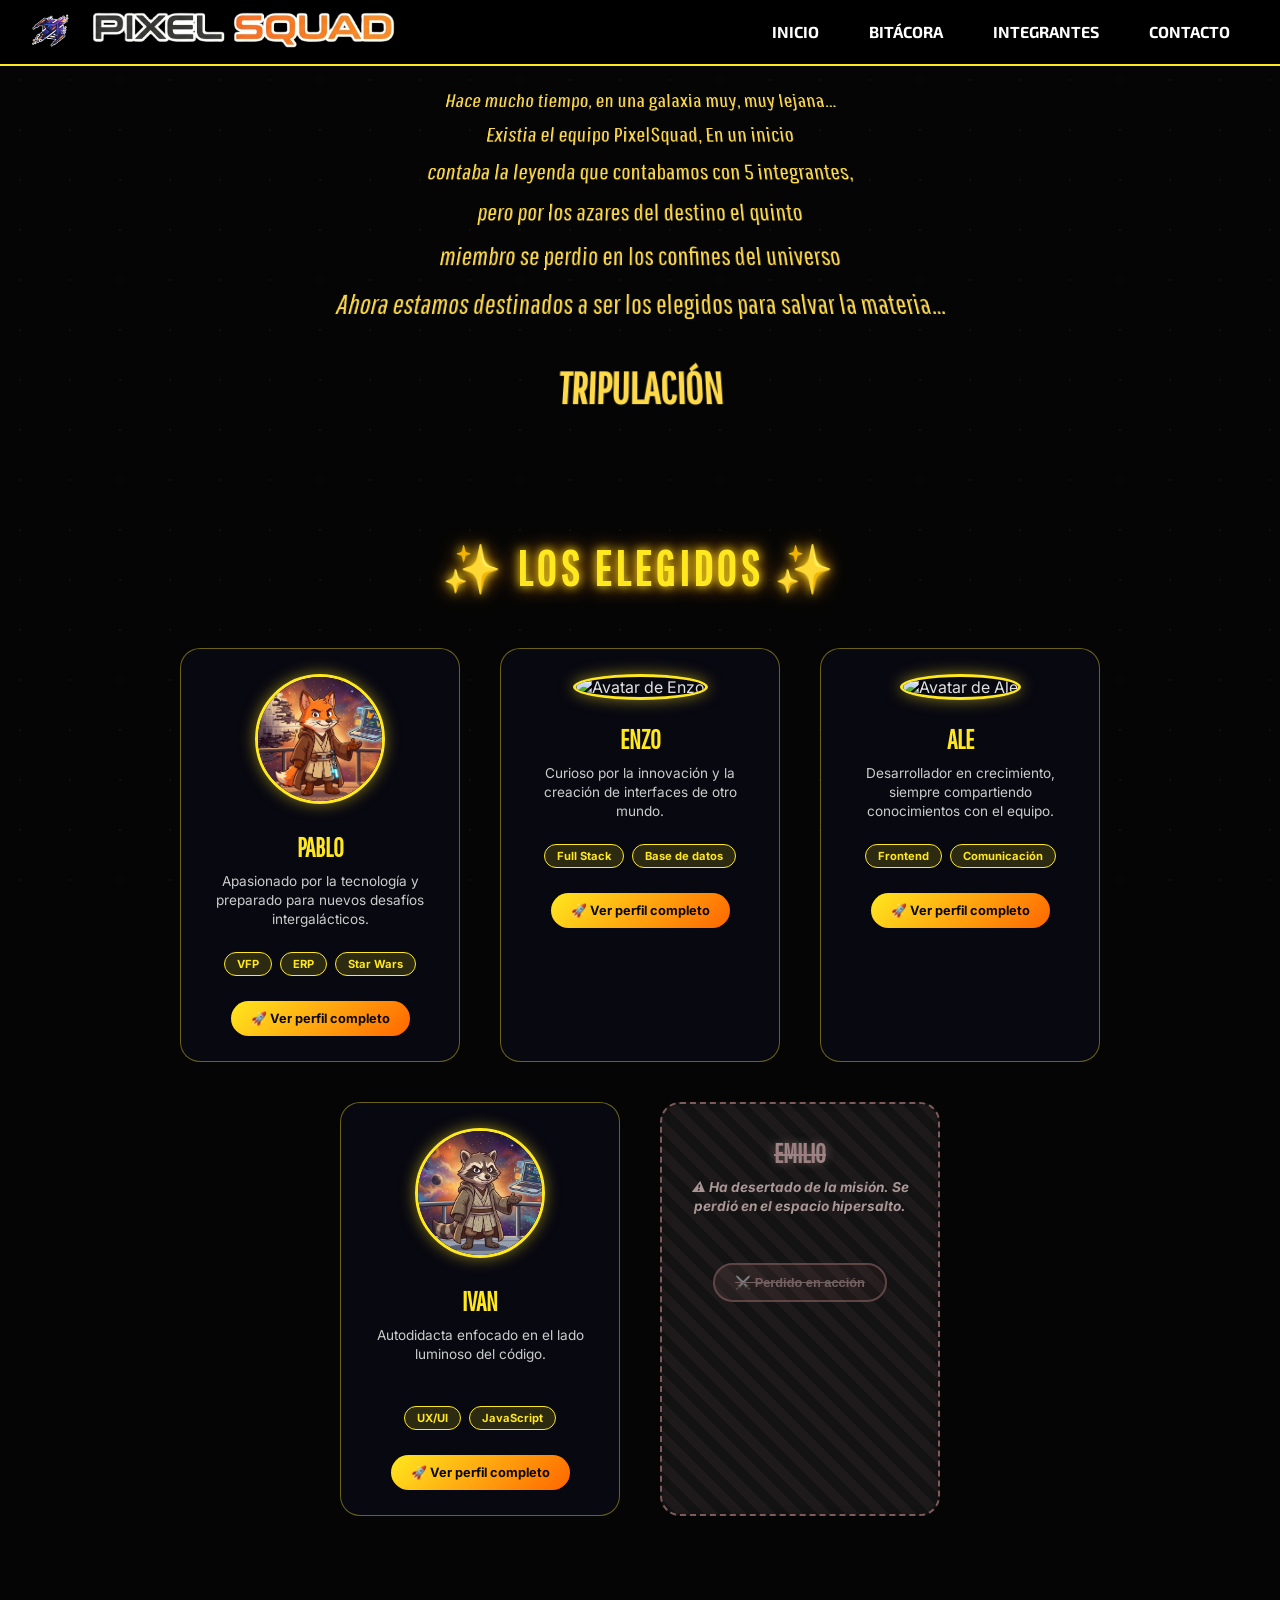
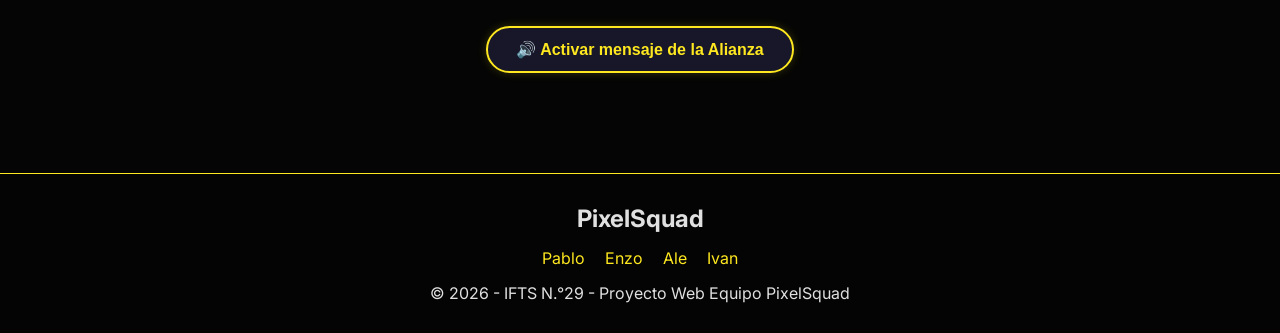
==== commit 01f16f1d: "Cambio de colores por codigo hexadecimal" ====
--- a/index.html
+++ b/index.html
@@ -75,7 +75,7 @@
 
                 <!-- Tarjeta de ENZO -->
                 <article class="tarjeta tripulante">
-                    <img src="img/avatar-enzo-placeholder.jpg" alt="Avatar de Enzo" class="avatar">
+                    <img src="img/avatar-enzo.png" alt="Avatar de Enzo" class="avatar">
                     <h3>ENZO</h3>
                     <p class="rol">Curioso por la innovación y la creación de interfaces de otro mundo.</p>
                     <div class="habilidades-mini">
@@ -99,7 +99,7 @@
 
                 <!-- Tarjeta de IVAN -->
                 <article class="tarjeta tripulante">
-                    <img src="img/avatar-ivan-placeholder.jpg" alt="Avatar de Ivan" class="avatar">
+                    <img src="img/avatar-ivan.png" alt="Avatar de Ivan" class="avatar">
                     <h3>IVAN</h3>
                     <p class="rol">Autodidacta enfocado en el lado luminoso del código.</p>
                     <div class="habilidades-mini">
--- a/css/style.css
+++ b/css/style.css
@@ -29,7 +29,7 @@
     left: 0;
     width: 100%;
     height: 100%;
-    background-image: radial-gradient(1px 1px at 20px 30px, rgba(255,255,255,0.15), transparent);
+    background-image: radial-gradient(1px 1px at 20px 30px, #ffffff26, #00000000);
     background-size: 50px 50px;
     pointer-events: none;
     z-index: 0;
@@ -69,7 +69,7 @@
     top: 0;
     left: 0;
     width: 100%;
-    background: transparent;
+    background: #00000000;
     border-bottom: 2px solid #FFE81F;
     padding: 10px 30px;
     display: flex;
@@ -109,7 +109,7 @@
 }
 
 .menu-principal a {
-    color: white;
+    color: #FFFFFF;
     text-decoration: none;
     padding: 12px 20px;
     font-weight: bold;
@@ -120,7 +120,7 @@
 
 .menu-principal a:hover {
     background-color: #FFE81F;
-    color: black;
+    color: #000000;
     border-radius: 4px;
 }
 
@@ -132,7 +132,7 @@
 .submenu {
     display: none;
     position: absolute;
-    background: rgba(26, 26, 26, 0.99);
+    background: #1A1A1AFA;
     backdrop-filter: blur(10px);
     border: 2px solid #FFE81F;
     top: 100%;
@@ -141,7 +141,7 @@
     list-style: none;
     z-index: 11000;
     padding: 8px 0;
-    box-shadow: 0 8px 32px rgba(255, 232, 31, 0.3), inset 0 1px 0 rgba(255, 255, 255, 0.1);
+    box-shadow: 0 8px 32px #FFE81F4D, inset 0 1px 0 #FFFFFF1A;
     margin-top: 5px;
     border-radius: 8px;
 }
@@ -158,14 +158,14 @@
     padding: 10px 18px;
     text-transform: none;
     display: block;
-    color: #ddd;
+    color: #DDDDDD;
     text-decoration: none;
     transition: all 0.2s ease;
     font-size: 0.95rem;
 }
 
 .submenu li a:hover {
-    background-color: rgba(255, 232, 31, 0.25);
+    background-color: #FFE81F40;
     color: #FFE81F;
     padding-left: 25px;
 }
@@ -176,7 +176,7 @@
     height: 30vh;
     perspective: 400px;
     overflow: visible;
-    background: transparent;
+    background: #00000000;
     z-index: 10;
     margin-top: 70px;
 }
@@ -186,7 +186,7 @@
     bottom: 0;
     width: 100%;
     text-align: center;
-    color: #feda4a;
+    color: #FEDA4A;
     font-size: 2.5rem;
     font-family: 'Pathway Gothic One', sans-serif;
     transform-origin: 50% 100%;
@@ -210,7 +210,7 @@
 /*SECCIÓN TARJETAS*/
 .seccion-galaxia {
     padding: 80px 20px 60px;
-    background: transparent;
+    background: #00000000;
     position: relative;
     margin-top: 20px;
 }
@@ -220,7 +220,7 @@
     font-family: 'Pathway Gothic One', sans-serif;
     font-size: 3rem;
     color: #FFE81F;
-    text-shadow: 0 0 10px #FFE81F, 0 0 20px #ff8c00;
+    text-shadow: 0 0 10px #FFE81F, 0 0 20px #FF8C00;
     letter-spacing: 4px;
     margin-bottom: 50px;
 }
@@ -235,13 +235,13 @@
 }
 
 .tarjeta {
-    background: rgba(10, 10, 20, 0.85);
+    background: #0A0A14D9;
     backdrop-filter: blur(8px);
     border-radius: 20px;
     padding: 25px 20px;
     width: 260px;
     text-align: center;
-    border: 1px solid rgba(255, 232, 31, 0.4);
+    border: 1px solid #FFE81F66;
     transition: all 0.3s ease;
     position: relative;
     overflow: hidden;
@@ -250,7 +250,7 @@
 .tarjeta:hover {
     transform: translateY(-10px);
     border-color: #FFE81F;
-    box-shadow: 0 10px 30px rgba(255, 232, 31, 0.3);
+    box-shadow: 0 10px 30px #FFE81F4D;
 }
 
 .tarjeta::before {
@@ -260,7 +260,7 @@
     left: 0;
     width: 100%;
     height: 2px;
-    background: linear-gradient(90deg, transparent, #FFE81F, #ff6600, #FFE81F, transparent);
+    background: linear-gradient(90deg, #00000000, #FFE81F, #FF6600, #FFE81F, #00000000);
     transform: translateX(-100%);
     transition: transform 0.5s;
 }
@@ -274,11 +274,11 @@
     object-fit: cover;
     border: 3px solid #FFE81F;
     margin-bottom: 15px;
-    box-shadow: 0 0 15px rgba(255, 232, 31, 0.5);
+    box-shadow: 0 0 15px #FFE81F80;
 }
 
 .tarjeta h3 { font-size: 1.6rem; color: #FFE81F; margin: 10px 0; font-family: 'Pathway Gothic One', sans-serif; }
-.rol { font-size: 0.85rem; color: #ccc; margin: 10px 0; line-height: 1.4; min-height: 65px; }
+.rol { font-size: 0.85rem; color: #CCCCCC; margin: 10px 0; line-height: 1.4; min-height: 65px; }
 
 .habilidades-mini {
     display: flex;
@@ -289,7 +289,7 @@
 }
 
 .habilidades-mini span {
-    background: rgba(255, 232, 31, 0.15);
+    background: #FFE81F26;
     border: 1px solid #FFE81F;
     border-radius: 20px;
     padding: 4px 12px;
@@ -300,8 +300,8 @@
 
 .btn-hipersalto {
     display: inline-block;
-    background: linear-gradient(135deg, #FFE81F, #ff6600);
-    color: #0a0a0a;
+    background: linear-gradient(135deg, #FFE81F, #FF6600);
+    color: #0A0A0A;
     text-decoration: none;
     padding: 10px 20px;
     border-radius: 30px;
@@ -316,8 +316,8 @@
 /* Tarjeta desertada (Emilio) */
 .tarjeta-desertada {
     opacity: 0.65;
-    background: rgba(10, 10, 20, 0.5) !important;
-    border: 2px dashed #ff3333 !important;
+    background: #0A0A1480 !important;
+    border: 2px dashed #FF3333 !important;
     filter: grayscale(0.8) contrast(0.9);
     position: relative;
 }
@@ -329,35 +329,35 @@
     left: 0;
     width: 100%;
     height: 100%;
-    background: repeating-linear-gradient(45deg, transparent, transparent 10px, rgba(255, 51, 51, 0.1) 10px, rgba(255, 51, 51, 0.1) 20px);
+    background: repeating-linear-gradient(45deg, #00000000, #00000000 10px, #FF33331A 10px, #FF33331A 20px);
     pointer-events: none;
     border-radius: 20px;
 }
 
-.tarjeta-desertada h3 { text-decoration: line-through; color: #ff6b6b; text-shadow: 0 0 10px rgba(255, 107, 107, 0.5); }
-.tarjeta-desertada .rol { color: #ff8888; font-style: italic; font-weight: bold; }
-.tarjeta-desertada .habilidades-mini span { background: rgba(255, 51, 51, 0.1); border-color: #ff3333; color: #ff6b6b; }
+.tarjeta-desertada h3 { text-decoration: line-through; color: #FF6B6B; text-shadow: 0 0 10px #FF6B6B80; }
+.tarjeta-desertada .rol { color: #FF8888; font-style: italic; font-weight: bold; }
+.tarjeta-desertada .habilidades-mini span { background: #FF33331A; border-color: #FF3333; color: #FF6B6B; }
 
 .btn-deshabilitado {
-    background: linear-gradient(135deg, rgba(255, 51, 51, 0.3), rgba(139, 0, 0, 0.3)) !important;
-    border: 2px solid #ff3333 !important;
-    color: #ff6b6b !important;
+    background: linear-gradient(135deg, #FF33334D, #8B00004D) !important;
+    border: 2px solid #FF3333 !important;
+    color: #FF6B6B !important;
     cursor: not-allowed !important;
     opacity: 0.7;
     text-decoration: line-through;
 }
 
-.btn-deshabilitado:hover { transform: none !important; box-shadow: none !important; background: linear-gradient(135deg, rgba(255, 51, 51, 0.2), rgba(139, 0, 0, 0.2)) !important; }
+.btn-deshabilitado:hover { transform: none !important; box-shadow: none !important; background: linear-gradient(135deg, #FF333333, #8B000033) !important; }
 
 /*INTERACCIÓN BOTÓN INDEX*/
 #interaccion-galactica {
     text-align: center;
     padding: 50px 20px;
-    background: transparent;
+    background: #00000000;
 }
 
 .boton-sable {
-    background: rgba(26, 26, 46, 0.9);
+    background: #1A1A2EE6;
     border: 2px solid #FFE81F;
     color: #FFE81F;
     font-size: 1rem;
@@ -367,13 +367,13 @@
     font-weight: bold;
     transition: all 0.3s ease;
     backdrop-filter: blur(5px);
-    box-shadow: 0 0 10px rgba(255, 232, 31, 0.2);
+    box-shadow: 0 0 10px #FFE81F33;
 }
 
 .boton-sable:hover {
-    background: linear-gradient(135deg, #FFE81F, #ff6600);
-    color: #0a0a0a;
-    box-shadow: 0 0 25px #FFE81F, 0 0 40px rgba(255, 150, 0, 0.3);
+    background: linear-gradient(135deg, #FFE81F, #FF6600);
+    color: #0A0A0A;
+    box-shadow: 0 0 25px #FFE81F, 0 0 40px #FF96004D;
     transform: scale(1.08);
 }
 
@@ -382,7 +382,7 @@
 .mensaje-laser {
     margin-top: 20px;
     font-size: 1.1rem;
-    color: #ffb347;
+    color: #FFB347;
     font-family: 'Pathway Gothic One', sans-serif;
 }
 
@@ -390,12 +390,12 @@
 .tarjeta-presentacion {
     max-width: 900px;
     margin: 0 auto;
-    background: rgba(10, 10, 20, 0.85);
+    background: #0A0A14D9;
     backdrop-filter: blur(8px);
-    border: 1px solid rgba(255, 232, 31, 0.4);
+    border: 1px solid #FFE81F66;
     border-radius: 20px;
     padding: 40px 30px;
-    box-shadow: 0 0 30px rgba(255, 232, 31, 0.2), inset 0 0 20px rgba(255, 232, 31, 0.05);
+    box-shadow: 0 0 30px #FFE81F33, inset 0 0 20px #FFE81F0D;
 }
 
 .foto-contenedor { text-align: center; margin-bottom: 30px; }
@@ -406,11 +406,11 @@
     border-radius: 50%;
     object-fit: cover;
     border: 4px solid #FFE81F;
-    box-shadow: 0 0 25px rgba(255, 232, 31, 0.6), 0 0 50px rgba(255, 232, 31, 0.3);
+    box-shadow: 0 0 25px #FFE81F99, 0 0 50px #FFE81F4D;
     transition: all 0.3s ease;
 }
 
-.tarjeta-presentacion .avatar:hover { transform: scale(1.05); box-shadow: 0 0 35px rgba(255, 232, 31, 0.8); }
+.tarjeta-presentacion .avatar:hover { transform: scale(1.05); box-shadow: 0 0 35px #FFE81FCD; }
 
 .tarjeta-presentacion h1 {
     font-size: 2.8rem;
@@ -418,16 +418,16 @@
     text-align: center;
     margin: 25px 0;
     font-family: 'Pathway Gothic One', sans-serif;
-    text-shadow: 0 0 15px rgba(255, 232, 31, 0.5);
+    text-shadow: 0 0 15px #FFE81F80;
     letter-spacing: 2px;
 }
 
-.tarjeta-presentacion > p { text-align: center; font-size: 1.05rem; color: #aaa; margin: 8px 0; letter-spacing: 0.5px; }
+.tarjeta-presentacion > p { text-align: center; font-size: 1.05rem; color: #AAAAAA; margin: 8px 0; letter-spacing: 0.5px; }
 
 .habilidades, .intereses, .dinamismo {
     margin-top: 35px;
     padding-top: 25px;
-    border-top: 2px solid rgba(255, 232, 31, 0.2);
+    border-top: 2px solid #FFE81F33;
 }
 
 .tarjeta-presentacion h2 {
@@ -435,28 +435,28 @@
     font-family: 'Pathway Gothic One', sans-serif;
     font-size: 1.6rem;
     margin-bottom: 20px;
-    text-shadow: 0 0 8px rgba(255, 232, 31, 0.3);
+    text-shadow: 0 0 8px #FFE81F4D;
     display: flex;
     align-items: center;
     gap: 10px;
 }
 
-.tarjeta-presentacion h2::before { content: '✦'; color: #ff6600; font-size: 1.2rem; }
+.tarjeta-presentacion h2::before { content: '✦'; color: #FF6600; font-size: 1.2rem; }
 
 .tarjeta-presentacion ul { list-style: none; padding: 0; }
 
 .tarjeta-presentacion li {
     padding: 12px 20px;
-    background: rgba(255, 232, 31, 0.08);
-    border-left: 4px solid #ff6600;
+    background: #FFE81F14;
+    border-left: 4px solid #FF6600;
     margin-bottom: 12px;
     border-radius: 4px;
     transition: all 0.3s ease;
-    color: #ddd;
+    color: #DDDDDD;
 }
 
 .tarjeta-presentacion li:hover {
-    background: rgba(255, 232, 31, 0.15);
+    background: #FFE81F26;
     transform: translateX(8px);
     border-left-color: #FFE81F;
     color: #FFE81F;
@@ -465,21 +465,21 @@
 .dinamismo { text-align: center; padding-top: 30px; }
 
 #info-extra {
-    background: rgba(255, 232, 31, 0.12);
-    border: 2px solid rgba(255, 232, 31, 0.4);
+    background: #FFE81F1F;
+    border: 2px solid #FFE81F66;
     border-radius: 15px;
     padding: 25px;
     margin-top: 20px;
     font-size: 1.1rem;
     animation: fadeIn 0.5s ease;
-    color: #ddd;
+    color: #DDDDDD;
     line-height: 1.6;
 }
 
 @keyframes fadeIn { from { opacity: 0; transform: translateY(-10px); } to { opacity: 1; transform: translateY(0); } }
 
 /*BITÁCORA*/
-.bitacora-main { max-width: 900px; margin: 120px auto 60px; padding: 20px; color: white; }
+.bitacora-main { max-width: 900px; margin: 120px auto 60px; padding: 20px; color: #FFFFFF; }
 
 .bitacora-titulo {
     text-align: center;
@@ -488,28 +488,28 @@
     font-size: 3.5rem;
     letter-spacing: 3px;
     margin-bottom: 10px;
-    text-shadow: 0 0 15px rgba(255, 232, 31, 0.3);
-}
-
-.bitacora-intro { text-align: center; font-family: 'Inter', sans-serif; color: #a0a0a0; margin-bottom: 50px; font-size: 1.1rem; }
+    text-shadow: 0 0 15px #FFE81F4D;
+}
+
+.bitacora-intro { text-align: center; font-family: 'Inter', sans-serif; color: #A0A0A0; margin-bottom: 50px; font-size: 1.1rem; }
 
 .bitacora-seccion {
-    background: rgba(15, 15, 20, 0.85);
-    border: 1px solid rgba(255, 232, 31, 0.15);
+    background: #0F0F14D9;
+    border: 1px solid #FFE81F26;
     border-left: 4px solid #FFE81F;
     padding: 30px;
     margin-bottom: 30px;
     border-radius: 4px 8px 8px 4px;
     transition: all 0.3s ease;
-    box-shadow: 0 5px 15px rgba(0, 0, 0, 0.6);
+    box-shadow: 0 5px 15px #00000099;
 }
 
 .bitacora-seccion:hover {
-    border-color: rgba(255, 232, 31, 0.5);
+    border-color: #FFE81F80;
     border-left: 6px solid #FFE81F;
-    background: rgba(26, 26, 35, 0.95);
+    background: #1A1A23F2;
     transform: translateX(5px);
-    box-shadow: 0 5px 20px rgba(255, 232, 31, 0.1);
+    box-shadow: 0 5px 20px #FFE81F1A;
 }
 
 .bitacora-seccion h2 {
@@ -522,14 +522,14 @@
     letter-spacing: 1px;
 }
 
-.bitacora-seccion p { font-family: 'Inter', sans-serif; line-height: 1.7; color: #dcdcdc; margin: 0; font-size: 1.05rem; }
+.bitacora-seccion p { font-family: 'Inter', sans-serif; line-height: 1.7; color: #DCDCDC; margin: 0; font-size: 1.05rem; }
 
 
 @keyframes parpadeo { 0%, 49% { opacity: 1; } 50%, 100% { opacity: 0; } }
 
 /*FOOTER */
 footer {
-    background: rgba(5, 5, 5, 0.95);
+    background: #050505F2;
     text-align: center;
     padding: 30px;
     border-top: 1px solid #FFE81F;
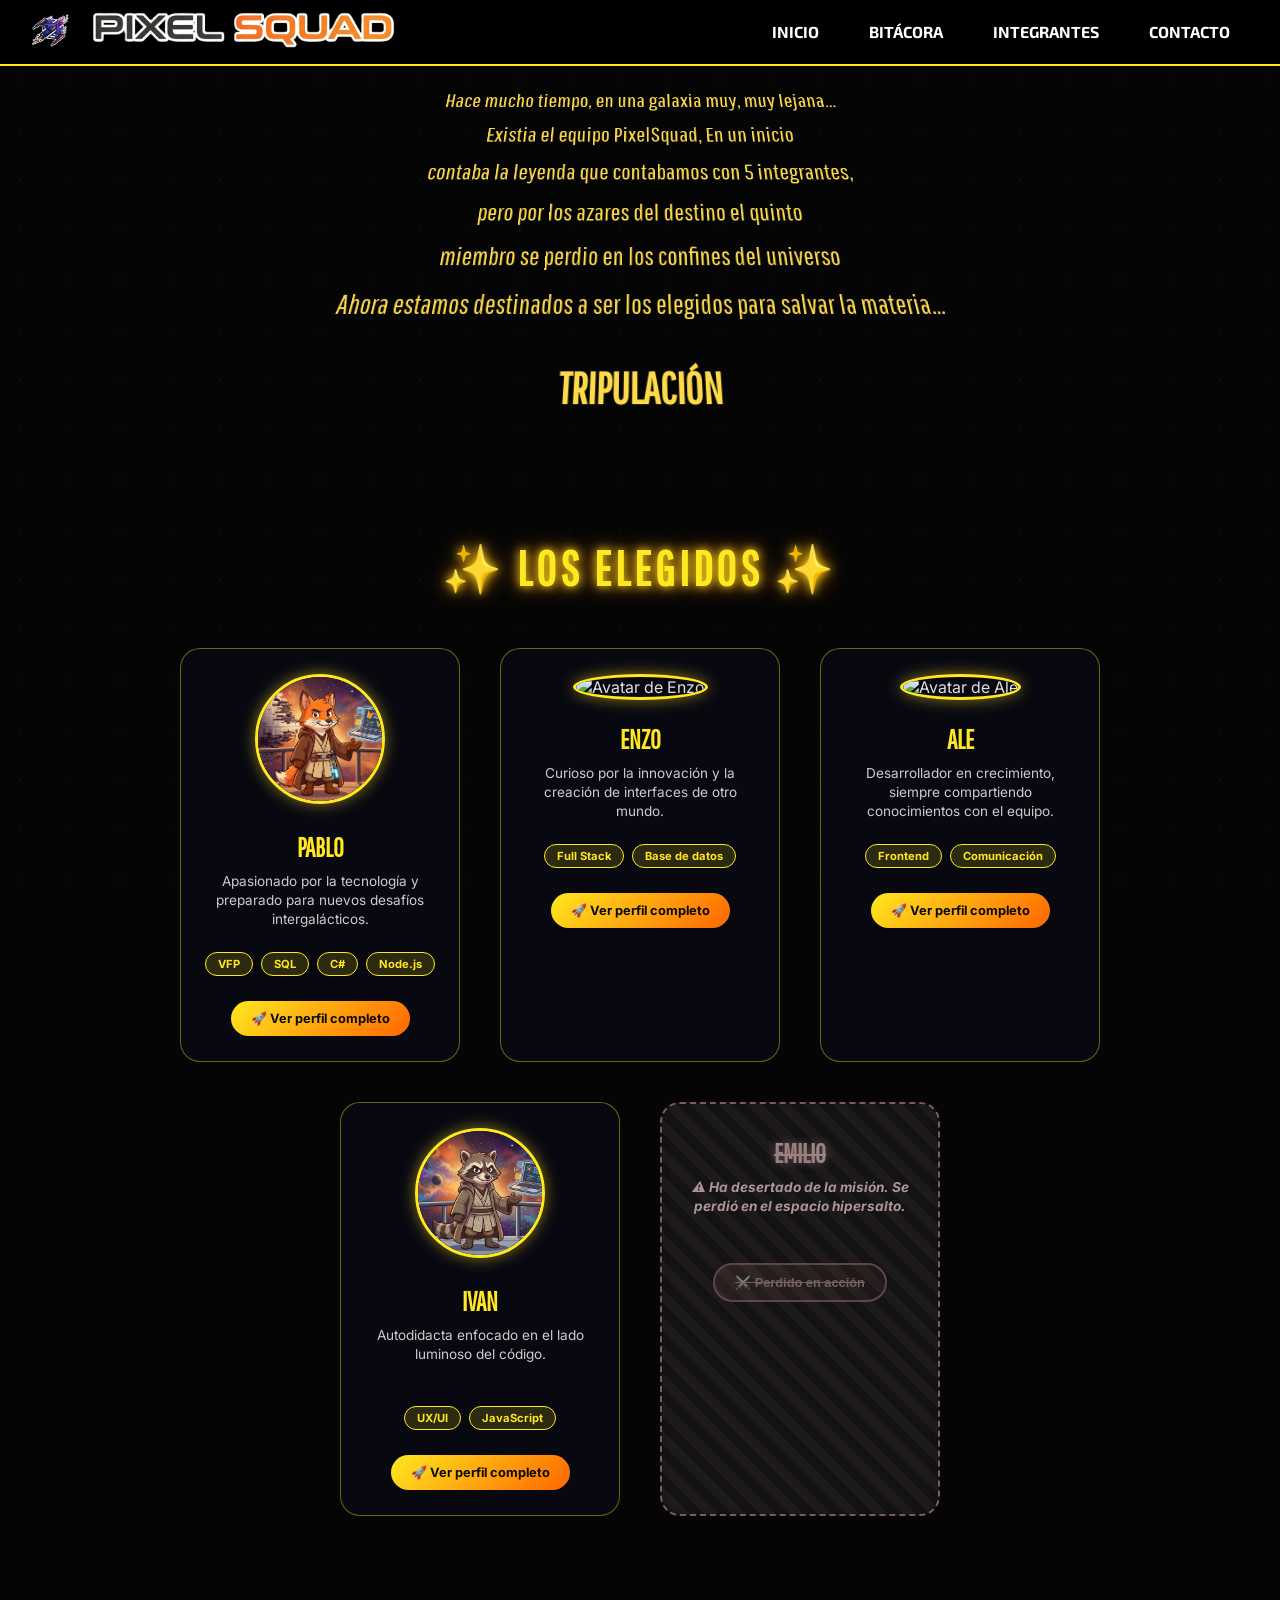
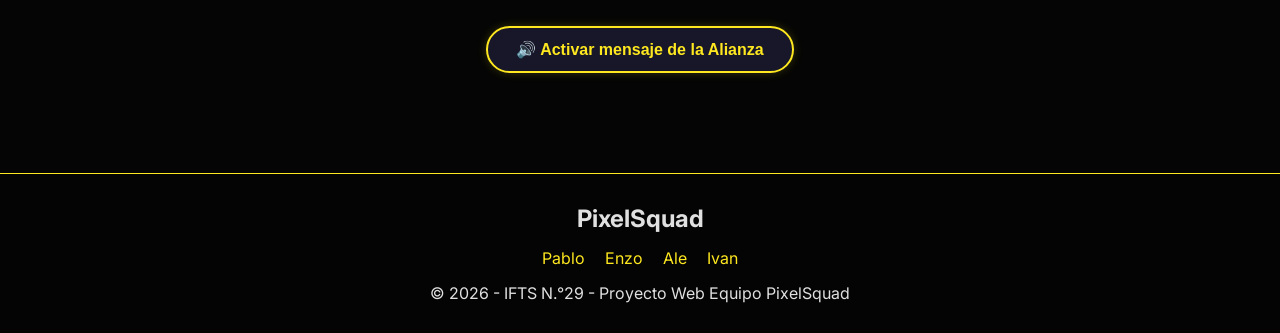
==== commit 5af18ad5: "Cambios Varios Agregue mi perfil, también contacto.html, elimine a emilio.html, agregue el prompt de" ====
--- a/index.html
+++ b/index.html
@@ -33,7 +33,7 @@
                         <li><a href="./integrantes/pablo.html">Pablo</a></li>
                     </ul>
                 </li>
-                <li><a href="#">Contacto</a></li>
+                <li><a href="contacto.html">Contacto</a></li>
             </ul>
         </nav>
     </header>
@@ -67,8 +67,9 @@
                     <p class="rol">Apasionado por la tecnología y preparado para nuevos desafíos intergalácticos. </p>
                     <div class="habilidades-mini">
                         <span>VFP</span>
-                        <span>ERP</span>
-                        <span>Star Wars</span>
+                        <span>SQL</span>
+                        <span>C#</span>
+                        <span>Node.js</span>
                     </div>
                     <a href="./integrantes/pablo.html" class="btn-hipersalto">🚀 Ver perfil completo</a>
                 </article>
--- a/css/style.css
+++ b/css/style.css
@@ -591,4 +591,116 @@
     .contenedor-tarjetas { gap: 40px; }
     .tarjeta { width: 280px; }
     .crawl { font-size: 2.5rem; }
+}
+
+/* ESTILOS DE CONTACTO GALÁCTICO */
+.formulario-galactico {
+    display: flex;
+    flex-direction: column;
+    gap: 25px;
+    max-width: 700px;
+    margin: 40px auto;
+}
+
+.grupo-input {
+    display: flex;
+    flex-direction: column;
+    gap: 10px;
+    text-align: left;
+}
+
+.grupo-input label {
+    font-family: 'Orbitron', sans-serif;
+    color: #FFE81F;
+    font-size: 0.9rem;
+    letter-spacing: 1px;
+    text-transform: uppercase;
+}
+
+.grupo-input input, 
+.grupo-input textarea {
+    background: #0A0A14D9;
+    border: 1px solid #FFE81F66;
+    border-radius: 8px;
+    color: #FFFFFF;
+    padding: 15px;
+    font-family: 'Inter', sans-serif;
+    font-size: 1rem;
+    transition: all 0.3s ease;
+    backdrop-filter: blur(5px);
+}
+
+.grupo-input input:focus, 
+.grupo-input textarea:focus {
+    outline: none;
+    border-color: #FFE81F;
+    box-shadow: 0 0 15px #FFE81F4D;
+    background: #1A1A23F2;
+}
+
+/* ESTILOS DEL MODAL */
+.modal-overlay {
+    display: none; /* Oculto por defecto */
+    position: fixed;
+    top: 0;
+    left: 0;
+    width: 100%;
+    height: 100%;
+    background: rgba(0, 0, 0, 0.85); /* Fondo desenfocado */
+    backdrop-filter: blur(8px);
+    z-index: 20000; /* Por encima de todo */
+    justify-content: center;
+    align-items: center;
+}
+
+.modal-contenido {
+    background: #0A0A14;
+    border: 2px solid #FFE81F;
+    border-radius: 15px;
+    padding: 40px;
+    text-align: center;
+    max-width: 500px;
+    box-shadow: 0 0 30px #FFE81F4D;
+    animation: popIn 0.4s cubic-bezier(0.17, 0.89, 0.32, 1.28);
+}
+
+.modal-contenido h2 {
+    color: #FFE81F;
+    font-family: 'Orbitron', sans-serif;
+    margin-bottom: 20px;
+    text-shadow: 0 0 10px #FFE81F80;
+}
+
+.modal-contenido p {
+    color: #FFFFFF;
+    font-family: 'Inter', sans-serif;
+    line-height: 1.6;
+}
+
+/* Barra de carga estilo Star Wars */
+.barra-carga-contenedor {
+    width: 100%;
+    height: 10px;
+    background: #1A1A1A;
+    border: 1px solid #FFE81F33;
+    border-radius: 5px;
+    margin-top: 25px;
+    overflow: hidden;
+}
+
+.barra-carga-progreso {
+    width: 0%;
+    height: 100%;
+    background: linear-gradient(90deg, #FF6600, #FFE81F);
+    box-shadow: 0 0 10px #FFE81F;
+    animation: cargaHipersalto 5s linear forwards;
+}
+
+@keyframes popIn {
+    from { transform: scale(0.5); opacity: 0; }
+    to { transform: scale(1); opacity: 1; }
+}
+
+@keyframes cargaHipersalto {
+    to { width: 100%; }
 }
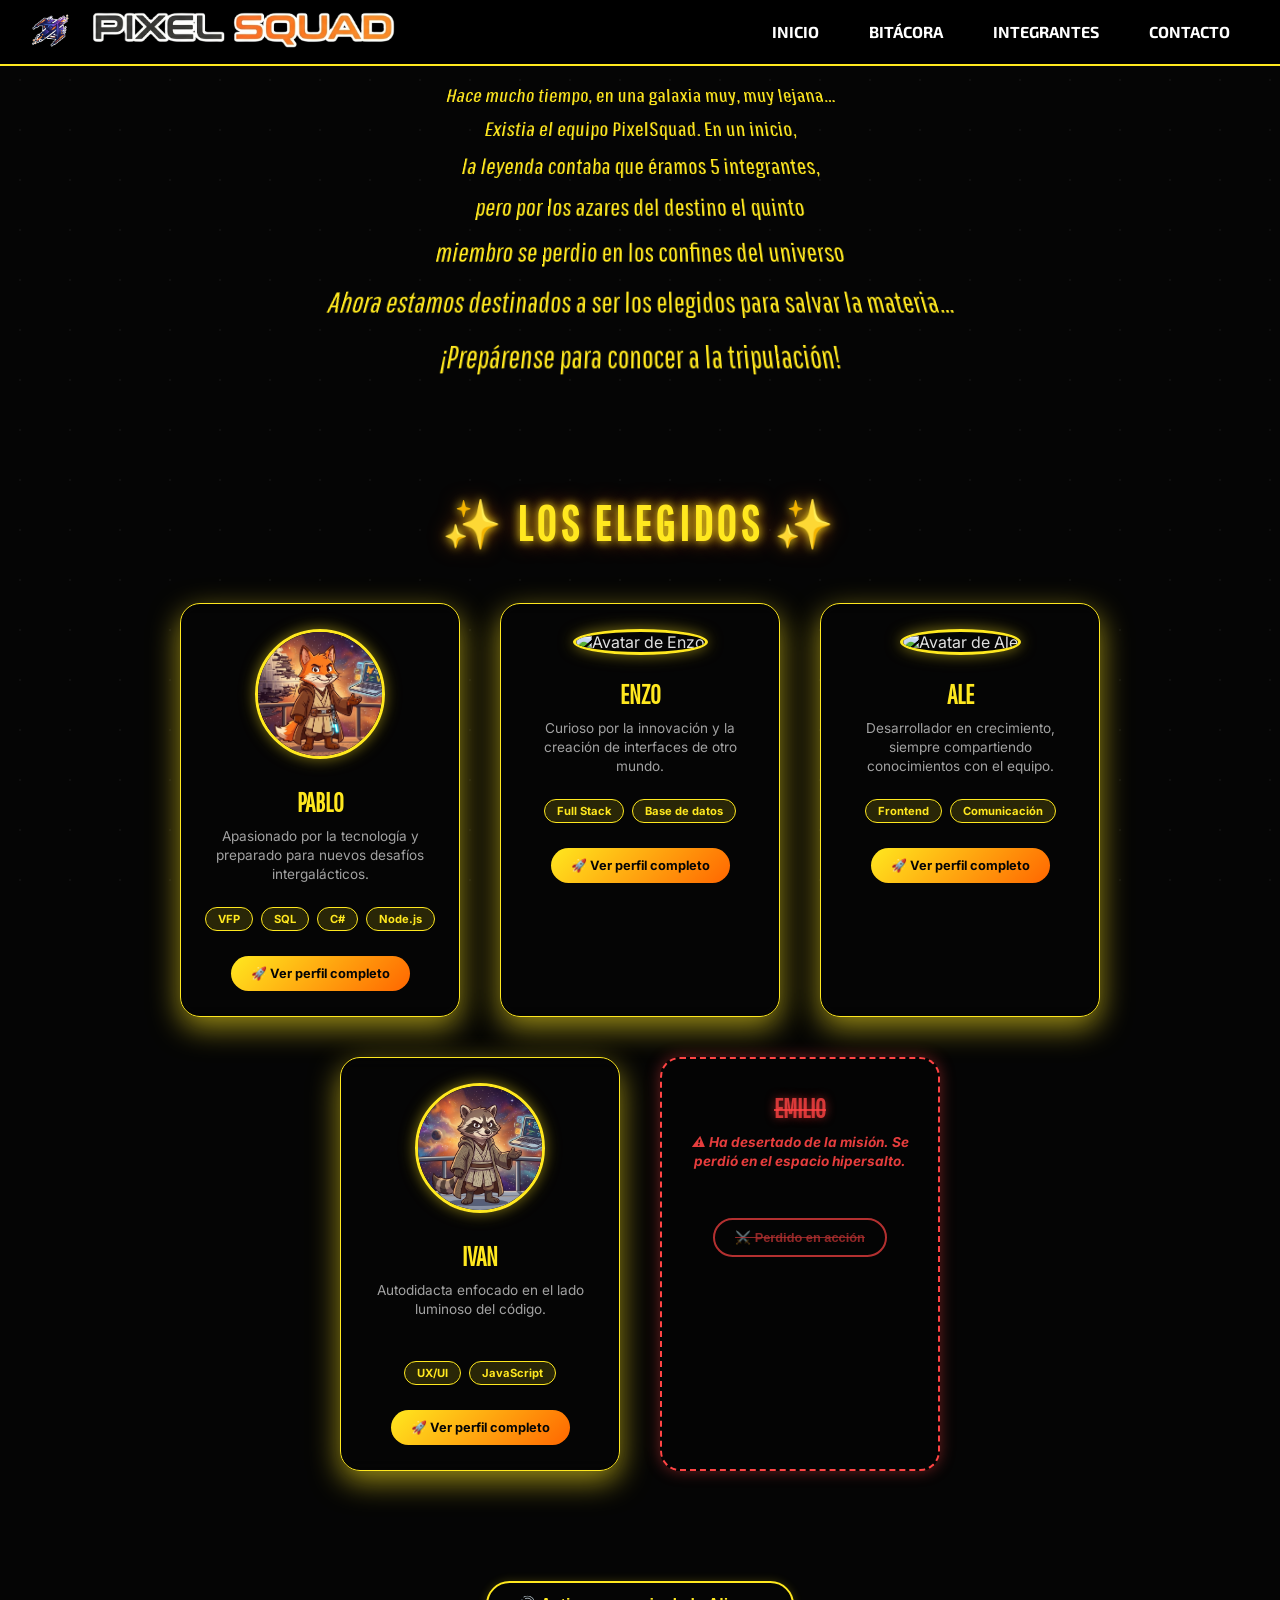
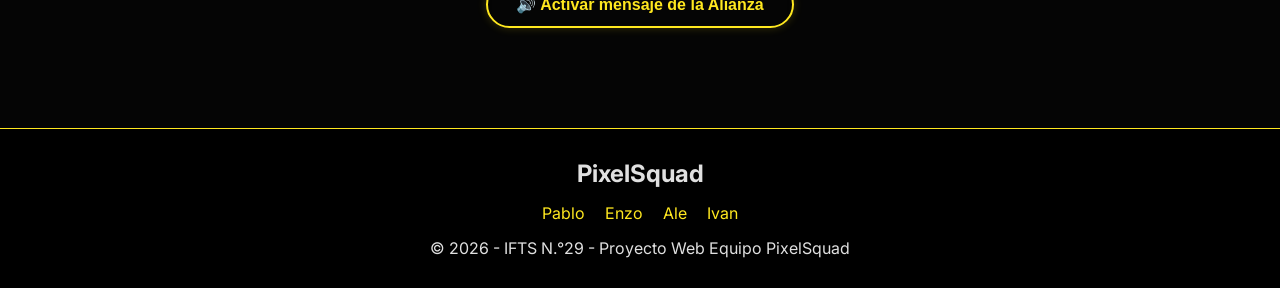
==== commit c9262c9b: "Varios Cambios2 Redución paleta de colores, cambios en readme, llamadas a contacto.html, ajustes en " ====
--- a/index.html
+++ b/index.html
@@ -4,10 +4,7 @@
     <meta charset="UTF-8">
     <meta name="viewport" content="width=device-width, initial-scale=1.0">
     <title>PixelSquad - GRUPO 7 - IFTS 29</title>
-    <link href="https://fonts.googleapis.com/css2?family=Inter:wght@400;700&display=swap" rel="stylesheet">
-    <link href="https://fonts.googleapis.com/css2?family=Pathway+Gothic+One&display=swap" rel="stylesheet">
     <link rel="stylesheet" href="css/style.css">
-    <link href="https://fonts.googleapis.com/css2?family=Orbitron:wght@400;700;900&display=swap" rel="stylesheet">
 </head>
 <body>
     <header>
@@ -45,12 +42,12 @@
                 <div class="crawl" id="crawl">
                     <h1>EPISODIO 1</h1>
                     <p>Hace mucho tiempo, en una galaxia muy, muy lejana...</p>
-                    <p>Existia el equipo PixelSquad, En un inicio</p>
-                    <p>contaba la leyenda que contabamos con 5 integrantes,</p>
+                    <p>Existia el equipo PixelSquad. En un inicio,</p>
+                    <p>la leyenda contaba que éramos 5 integrantes,</p>
                     <p>pero por los azares del destino el quinto</p>
                     <p>miembro se perdio en los confines del universo</p>
                     <p>Ahora estamos destinados a ser los elegidos para salvar la materia...</p>
-                    <h2>TRIPULACIÓN</h2>
+                    <p>¡Prepárense para conocer a la tripulación!</p>
                 </div>
             </article>
         </section>
--- a/css/style.css
+++ b/css/style.css
@@ -7,10 +7,41 @@
     box-sizing: border-box;
 }
 
+:root {
+    /* 6 COLORES RGB BASE  */
+    --yellow: 255, 232, 31;
+    --orange: 255, 102, 0;
+    --red: 255, 68, 68;
+    --dark: 5, 5, 5;
+    --white: 255, 255, 255;
+    --black: 0, 0, 0;
+    
+    /* Variables semánticas (todo lo demás se genera llamando a las variables base) */
+    --color-bg: rgb(var(--dark));
+    --color-accent: rgb(var(--yellow));
+    --color-accent-strong: rgb(var(--orange));
+    --color-warning: rgba(var(--red), 0.8);
+    --color-warning-strong: rgb(var(--red));
+    --color-text: rgba(var(--white), 0.88);
+    --color-text-muted: rgba(var(--white), 0.63);
+    --color-white: rgb(var(--white));
+    --color-black: rgb(var(--black));
+    --color-surface: rgba(var(--dark), 0.8);
+    --color-surface-alt: rgba(var(--dark), 0.9);
+    
+    /* RGBs para opacidad */
+    --accent-rgb: var(--yellow);
+    --accent-strong-rgb: var(--orange);
+    --warning-rgb: var(--red);
+    --surface-rgb: var(--dark);
+    --white-rgb: var(--white);
+    --black-rgb: var(--black);
+}
+
 body {
-    background: #050505;
+    background: var(--color-bg);
     font-family: 'Inter', sans-serif;
-    color: #e0e0e0;
+    color: var(--color-text);
     display: flex;
     flex-direction: column;
     min-height: 100vh;
@@ -29,7 +60,7 @@
     left: 0;
     width: 100%;
     height: 100%;
-    background-image: radial-gradient(1px 1px at 20px 30px, #ffffff26, #00000000);
+    background-image: radial-gradient(1px 1px at 20px 30px, rgba(var(--white-rgb), 0.15), transparent);
     background-size: 50px 50px;
     pointer-events: none;
     z-index: 0;
@@ -69,8 +100,8 @@
     top: 0;
     left: 0;
     width: 100%;
-    background: #00000000;
-    border-bottom: 2px solid #FFE81F;
+    background: transparent;
+    border-bottom: 2px solid var(--color-accent);
     padding: 10px 30px;
     display: flex;
     justify-content: space-between;
@@ -88,7 +119,7 @@
     left: 0;
     width: 100%;
     height: 100%;
-    background: #000000;
+    background: var(--color-black);
     z-index: -1;
     pointer-events: none;
 }
@@ -109,7 +140,7 @@
 }
 
 .menu-principal a {
-    color: #FFFFFF;
+    color: var(--color-white);
     text-decoration: none;
     padding: 12px 20px;
     font-weight: bold;
@@ -119,8 +150,8 @@
 }
 
 .menu-principal a:hover {
-    background-color: #FFE81F;
-    color: #000000;
+    background-color: var(--color-accent);
+    color: var(--color-bg);
     border-radius: 4px;
 }
 
@@ -132,16 +163,16 @@
 .submenu {
     display: none;
     position: absolute;
-    background: #1A1A1AFA;
+    background: rgba(var(--surface-rgb), 0.85);
     backdrop-filter: blur(10px);
-    border: 2px solid #FFE81F;
+    border: 2px solid var(--color-accent);
     top: 100%;
     right: 0;
     min-width: 180px;
     list-style: none;
     z-index: 11000;
     padding: 8px 0;
-    box-shadow: 0 8px 32px #FFE81F4D, inset 0 1px 0 #FFFFFF1A;
+    box-shadow: 0 8px 32px rgba(var(--accent-rgb), 0.3), inset 0 1px 0 rgba(var(--white), 0.1);
     margin-top: 5px;
     border-radius: 8px;
 }
@@ -158,25 +189,25 @@
     padding: 10px 18px;
     text-transform: none;
     display: block;
-    color: #DDDDDD;
+    color: var(--color-text-muted);
     text-decoration: none;
     transition: all 0.2s ease;
     font-size: 0.95rem;
 }
 
 .submenu li a:hover {
-    background-color: #FFE81F40;
-    color: #FFE81F;
+    background-color: rgba(var(--accent-rgb), 0.15);
+    color: var(--color-accent);
     padding-left: 25px;
 }
 
 /*SECCIÓN CRAWL*/
 #presentacion {
     position: relative;
-    height: 30vh;
-    perspective: 400px;
+    height: 25vh;
+    perspective: 350px;
     overflow: visible;
-    background: #00000000;
+    background: transparent;
     z-index: 10;
     margin-top: 70px;
 }
@@ -186,14 +217,14 @@
     bottom: 0;
     width: 100%;
     text-align: center;
-    color: #FEDA4A;
+    color: var(--color-accent);
     font-size: 2.5rem;
     font-family: 'Pathway Gothic One', sans-serif;
     transform-origin: 50% 100%;
     transform: rotateX(20deg);
-    animation: crawl 20s linear infinite;
+    animation: crawl 15s linear infinite;
     line-height: 1.4;
-    letter-spacing: 0;
+    letter-spacing: 1;
 }
 
 .crawl h1 { font-size: 4rem; margin-bottom: 30px; }
@@ -204,13 +235,13 @@
 
 @keyframes crawl {
     0% { bottom: -100%; transform: rotateX(20deg) translateZ(0); }
-    100% { bottom: 200%; transform: rotateX(25deg) translateZ(-300px); }
+    100% { bottom: 150%; transform: rotateX(25deg) translateZ(-300px); }
 }
 
 /*SECCIÓN TARJETAS*/
 .seccion-galaxia {
     padding: 80px 20px 60px;
-    background: #00000000;
+    background: transparent;
     position: relative;
     margin-top: 20px;
 }
@@ -219,10 +250,12 @@
     text-align: center;
     font-family: 'Pathway Gothic One', sans-serif;
     font-size: 3rem;
-    color: #FFE81F;
-    text-shadow: 0 0 10px #FFE81F, 0 0 20px #FF8C00;
+    color: var(--color-accent);
+    text-shadow: 0 0 10px var(--color-accent), 0 0 20px rgba(var(--accent-strong-rgb), 0.7);
     letter-spacing: 4px;
     margin-bottom: 50px;
+    position: relative;
+    z-index: 20;
 }
 
 .contenedor-tarjetas {
@@ -235,22 +268,33 @@
 }
 
 .tarjeta {
-    background: #0A0A14D9;
+    background: var(--color-surface);
     backdrop-filter: blur(8px);
     border-radius: 20px;
     padding: 25px 20px;
     width: 260px;
     text-align: center;
-    border: 1px solid #FFE81F66;
+    border: 1px solid var(--color-accent);
     transition: all 0.3s ease;
     position: relative;
     overflow: hidden;
+    opacity: 0;
+    transform: translateY(40px);
 }
 
 .tarjeta:hover {
-    transform: translateY(-10px);
-    border-color: #FFE81F;
-    box-shadow: 0 10px 30px #FFE81F4D;
+    transform: translateY(-15px) !important;
+    border-color: var(--color-accent);
+    box-shadow: 0 10px 30px rgba(var(--accent-rgb), 0.6);
+}
+
+.tarjeta.tripulante:hover {
+    transform: translateY(-20px) scale(1.05) !important;
+    box-shadow: 0 15px 40px rgba(var(--accent-rgb), 0.7);
+}
+
+.tarjeta.brillo {
+    box-shadow: 0 10px 30px rgba(var(--accent-rgb), 0.6);
 }
 
 .tarjeta::before {
@@ -260,7 +304,7 @@
     left: 0;
     width: 100%;
     height: 2px;
-    background: linear-gradient(90deg, #00000000, #FFE81F, #FF6600, #FFE81F, #00000000);
+    background: linear-gradient(90deg, transparent, var(--color-accent), var(--color-accent-strong), var(--color-accent), transparent);
     transform: translateX(-100%);
     transition: transform 0.5s;
 }
@@ -272,13 +316,25 @@
     height: 130px;
     border-radius: 50%;
     object-fit: cover;
-    border: 3px solid #FFE81F;
+    border: 3px solid var(--color-accent);
     margin-bottom: 15px;
-    box-shadow: 0 0 15px #FFE81F80;
-}
-
-.tarjeta h3 { font-size: 1.6rem; color: #FFE81F; margin: 10px 0; font-family: 'Pathway Gothic One', sans-serif; }
-.rol { font-size: 0.85rem; color: #CCCCCC; margin: 10px 0; line-height: 1.4; min-height: 65px; }
+    box-shadow: 0 0 15px rgba(var(--accent-rgb), 0.5);
+}
+
+.tarjeta h3 {
+    font-size: 1.6rem;
+    color: var(--color-accent);
+    margin: 10px 0;
+    font-family: 'Pathway Gothic One', sans-serif;
+}
+
+.rol {
+    font-size: 0.85rem;
+    color: var(--color-text-muted);
+    margin: 10px 0;
+    line-height: 1.4;
+    min-height: 65px;
+}
 
 .habilidades-mini {
     display: flex;
@@ -289,19 +345,19 @@
 }
 
 .habilidades-mini span {
-    background: #FFE81F26;
-    border: 1px solid #FFE81F;
+    background: rgba(var(--accent-rgb), 0.15);
+    border: 1px solid var(--color-accent);
     border-radius: 20px;
     padding: 4px 12px;
     font-size: 0.7rem;
     font-weight: bold;
-    color: #FFE81F;
+    color: var(--color-accent);
 }
 
 .btn-hipersalto {
     display: inline-block;
-    background: linear-gradient(135deg, #FFE81F, #FF6600);
-    color: #0A0A0A;
+    background: linear-gradient(135deg, var(--color-accent), var(--color-accent-strong));
+    color: var(--color-bg);
     text-decoration: none;
     padding: 10px 20px;
     border-radius: 30px;
@@ -311,55 +367,80 @@
     margin-top: 10px;
 }
 
-.btn-hipersalto:hover { transform: scale(1.05); box-shadow: 0 0 15px #FFE81F; }
+.btn-hipersalto:hover { transform: scale(1.05); box-shadow: 0 0 15px rgba(var(--accent-rgb), 0.5); }
 
 /* Tarjeta desertada (Emilio) */
 .tarjeta-desertada {
     opacity: 0.65;
-    background: #0A0A1480 !important;
-    border: 2px dashed #FF3333 !important;
-    filter: grayscale(0.8) contrast(0.9);
+    background: rgba(var(--surface-rgb), 0.5) !important;
+    border: 2px dashed var(--color-warning-strong) !important;
+    box-shadow: 0 0 15px rgba(var(--warning-rgb), 0.4) !important;
     position: relative;
 }
 
-.tarjeta-desertada::after {
-    content: '';
-    position: absolute;
-    top: 0;
-    left: 0;
-    width: 100%;
-    height: 100%;
-    background: repeating-linear-gradient(45deg, #00000000, #00000000 10px, #FF33331A 10px, #FF33331A 20px);
-    pointer-events: none;
-    border-radius: 20px;
-}
-
-.tarjeta-desertada h3 { text-decoration: line-through; color: #FF6B6B; text-shadow: 0 0 10px #FF6B6B80; }
-.tarjeta-desertada .rol { color: #FF8888; font-style: italic; font-weight: bold; }
-.tarjeta-desertada .habilidades-mini span { background: #FF33331A; border-color: #FF3333; color: #FF6B6B; }
+.tarjeta-desertada::before {
+    display: none !important;
+}
+
+.tarjeta-desertada h3 {
+    text-decoration: line-through;
+    color: var(--color-warning);
+    text-shadow: 0 0 10px rgba(var(--warning-rgb), 0.5);
+}
+
+.tarjeta-desertada .rol {
+    color: rgba(var(--warning-rgb), 0.9);
+    font-style: italic;
+    font-weight: bold;
+}
+
+.tarjeta-desertada .habilidades-mini span {
+    background: rgba(var(--warning-rgb), 0.2);
+    border-color: var(--color-warning-strong);
+    color: var(--color-warning);
+}
+
+.tarjeta-desertada:hover {
+    box-shadow: 0 10px 30px rgba(var(--warning-rgb), 0.8);
+    border-color: var(--color-warning) !important;
+}
+
+.tarjeta-desertada.tripulante:hover {
+    box-shadow: 0 10px 30px rgba(var(--warning-rgb), 0.9) !important;
+    transform: translateY(-15px) !important;
+}
 
 .btn-deshabilitado {
-    background: linear-gradient(135deg, #FF33334D, #8B00004D) !important;
-    border: 2px solid #FF3333 !important;
-    color: #FF6B6B !important;
+    background: linear-gradient(135deg, rgba(var(--warning-rgb), 0.3), rgba(var(--warning-strong-rgb), 0.2)) !important;
+    border: 2px solid var(--color-warning-strong) !important;
+    color: var(--color-warning) !important;
     cursor: not-allowed !important;
     opacity: 0.7;
     text-decoration: line-through;
 }
 
-.btn-deshabilitado:hover { transform: none !important; box-shadow: none !important; background: linear-gradient(135deg, #FF333333, #8B000033) !important; }
+.btn-deshabilitado:hover { transform: none !important; box-shadow: none !important; background: linear-gradient(135deg, rgba(var(--warning-rgb), 0.2), rgba(var(--warning-strong-rgb), 0.15)) !important; }
+
+/* Estilos dinámicos de main.js */
+@keyframes laser {
+    0% { opacity: 0; transform: scale(0.8); }
+    100% { opacity: 1; transform: scale(1); }
+}
+.show-submenu {
+    display: block !important;
+}
 
 /*INTERACCIÓN BOTÓN INDEX*/
 #interaccion-galactica {
     text-align: center;
     padding: 50px 20px;
-    background: #00000000;
+    background: transparent;
 }
 
 .boton-sable {
-    background: #1A1A2EE6;
-    border: 2px solid #FFE81F;
-    color: #FFE81F;
+    background: rgba(var(--surface-alt-rgb), 0.9);
+    border: 2px solid var(--color-accent);
+    color: var(--color-accent);
     font-size: 1rem;
     padding: 12px 28px;
     border-radius: 50px;
@@ -367,13 +448,13 @@
     font-weight: bold;
     transition: all 0.3s ease;
     backdrop-filter: blur(5px);
-    box-shadow: 0 0 10px #FFE81F33;
+    box-shadow: 0 0 10px rgba(var(--accent-rgb), 0.2);
 }
 
 .boton-sable:hover {
-    background: linear-gradient(135deg, #FFE81F, #FF6600);
-    color: #0A0A0A;
-    box-shadow: 0 0 25px #FFE81F, 0 0 40px #FF96004D;
+    background: linear-gradient(135deg, var(--color-accent), var(--color-accent-strong));
+    color: var(--color-bg);
+    box-shadow: 0 0 25px rgba(var(--accent-rgb), 0.6), 0 0 40px rgba(var(--accent-strong-rgb), 0.3);
     transform: scale(1.08);
 }
 
@@ -381,8 +462,8 @@
 
 .mensaje-laser {
     margin-top: 20px;
-    font-size: 1.1rem;
-    color: #FFB347;
+    font-size: 1.8rem;
+    color: var(--color-accent);
     font-family: 'Pathway Gothic One', sans-serif;
 }
 
@@ -390,12 +471,12 @@
 .tarjeta-presentacion {
     max-width: 900px;
     margin: 0 auto;
-    background: #0A0A14D9;
+    background: var(--color-surface);
     backdrop-filter: blur(8px);
-    border: 1px solid #FFE81F66;
+    border: 1px solid var(--color-accent);
     border-radius: 20px;
     padding: 40px 30px;
-    box-shadow: 0 0 30px #FFE81F33, inset 0 0 20px #FFE81F0D;
+    box-shadow: 0 0 30px rgba(var(--accent-rgb), 0.2), inset 0 0 20px rgba(var(--accent-rgb), 0.05);
 }
 
 .foto-contenedor { text-align: center; margin-bottom: 30px; }
@@ -405,116 +486,121 @@
     height: 180px;
     border-radius: 50%;
     object-fit: cover;
-    border: 4px solid #FFE81F;
-    box-shadow: 0 0 25px #FFE81F99, 0 0 50px #FFE81F4D;
+    border: 4px solid var(--color-accent);
+    box-shadow: 0 0 25px rgba(var(--accent-rgb), 0.6), 0 0 50px rgba(var(--accent-rgb), 0.3);
     transition: all 0.3s ease;
 }
 
-.tarjeta-presentacion .avatar:hover { transform: scale(1.05); box-shadow: 0 0 35px #FFE81FCD; }
+.tarjeta-presentacion .avatar:hover { transform: scale(1.05); box-shadow: 0 0 35px rgba(var(--accent-rgb), 0.8); }
 
 .tarjeta-presentacion h1 {
     font-size: 2.8rem;
-    color: #FFE81F;
+    color: var(--color-accent);
     text-align: center;
     margin: 25px 0;
     font-family: 'Pathway Gothic One', sans-serif;
-    text-shadow: 0 0 15px #FFE81F80;
+    text-shadow: 0 0 15px rgba(var(--accent-rgb), 0.5);
     letter-spacing: 2px;
 }
 
-.tarjeta-presentacion > p { text-align: center; font-size: 1.05rem; color: #AAAAAA; margin: 8px 0; letter-spacing: 0.5px; }
+.tarjeta-presentacion > p { text-align: center; font-size: 1.05rem; color: var(--color-text-muted); margin: 8px 0; letter-spacing: 0.5px; }
 
 .habilidades, .intereses, .dinamismo {
     margin-top: 35px;
     padding-top: 25px;
-    border-top: 2px solid #FFE81F33;
+    border-top: 2px solid rgba(var(--accent-rgb), 0.2);
 }
 
 .tarjeta-presentacion h2 {
-    color: #FFE81F;
+    color: var(--color-accent);
     font-family: 'Pathway Gothic One', sans-serif;
     font-size: 1.6rem;
     margin-bottom: 20px;
-    text-shadow: 0 0 8px #FFE81F4D;
+    text-shadow: 0 0 8px rgba(var(--accent-rgb), 0.3);
     display: flex;
     align-items: center;
     gap: 10px;
 }
 
-.tarjeta-presentacion h2::before { content: '✦'; color: #FF6600; font-size: 1.2rem; }
+.tarjeta-presentacion h2::before { content: '✦'; color: var(--color-accent-strong); font-size: 1.2rem; }
 
 .tarjeta-presentacion ul { list-style: none; padding: 0; }
 
 .tarjeta-presentacion li {
     padding: 12px 20px;
-    background: #FFE81F14;
-    border-left: 4px solid #FF6600;
+    background: rgba(var(--accent-rgb), 0.14);
+    border-left: 4px solid var(--color-accent-strong);
     margin-bottom: 12px;
     border-radius: 4px;
     transition: all 0.3s ease;
-    color: #DDDDDD;
+    color: var(--color-text-muted);
 }
 
 .tarjeta-presentacion li:hover {
-    background: #FFE81F26;
+    background: rgba(var(--accent-rgb), 0.25);
     transform: translateX(8px);
-    border-left-color: #FFE81F;
-    color: #FFE81F;
+    border-left-color: var(--color-accent);
+    color: var(--color-accent);
 }
 
 .dinamismo { text-align: center; padding-top: 30px; }
 
 #info-extra {
-    background: #FFE81F1F;
-    border: 2px solid #FFE81F66;
+    display: none;
+    background: rgba(var(--accent-rgb), 0.12);
+    border: 2px solid var(--color-accent);
     border-radius: 15px;
     padding: 25px;
     margin-top: 20px;
     font-size: 1.1rem;
     animation: fadeIn 0.5s ease;
-    color: #DDDDDD;
+    color: var(--color-text-muted);
     line-height: 1.6;
 }
 
+.show-info {
+    display: block;
+}
+
 @keyframes fadeIn { from { opacity: 0; transform: translateY(-10px); } to { opacity: 1; transform: translateY(0); } }
 
 /*BITÁCORA*/
-.bitacora-main { max-width: 900px; margin: 120px auto 60px; padding: 20px; color: #FFFFFF; }
+.bitacora-main { max-width: 900px; margin: 120px auto 60px; padding: 20px; color: var(--color-white); }
 
 .bitacora-titulo {
     text-align: center;
     font-family: 'Pathway Gothic One', sans-serif;
-    color: #FFE81F;
+    color: var(--color-accent);
     font-size: 3.5rem;
     letter-spacing: 3px;
     margin-bottom: 10px;
-    text-shadow: 0 0 15px #FFE81F4D;
-}
-
-.bitacora-intro { text-align: center; font-family: 'Inter', sans-serif; color: #A0A0A0; margin-bottom: 50px; font-size: 1.1rem; }
+    text-shadow: 0 0 15px rgba(var(--accent-rgb), 0.3);
+}
+
+.bitacora-intro { text-align: center; font-family: 'Inter', sans-serif; color: var(--color-text-muted); margin-bottom: 50px; font-size: 1.1rem; }
 
 .bitacora-seccion {
-    background: #0F0F14D9;
-    border: 1px solid #FFE81F26;
-    border-left: 4px solid #FFE81F;
+    background: rgba(var(--surface-rgb), 0.85);
+    border: 1px solid rgba(var(--accent-rgb), 0.15);
+    border-left: 4px solid var(--color-accent);
     padding: 30px;
     margin-bottom: 30px;
     border-radius: 4px 8px 8px 4px;
     transition: all 0.3s ease;
-    box-shadow: 0 5px 15px #00000099;
+    box-shadow: 0 5px 15px rgba(var(--black-rgb), 0.6);
 }
 
 .bitacora-seccion:hover {
-    border-color: #FFE81F80;
-    border-left: 6px solid #FFE81F;
-    background: #1A1A23F2;
+    border-color: rgba(var(--accent-rgb), 0.5);
+    border-left: 6px solid var(--color-accent);
+    background: rgba(var(--surface-alt-rgb), 0.98);
     transform: translateX(5px);
-    box-shadow: 0 5px 20px #FFE81F1A;
+    box-shadow: 0 5px 20px rgba(var(--accent-rgb), 0.1);
 }
 
 .bitacora-seccion h2 {
     font-family: 'Orbitron', sans-serif;
-    color: #FFE81F;
+    color: var(--color-accent);
     font-size: 1.4rem;
     margin-top: 0;
     margin-bottom: 15px;
@@ -522,17 +608,17 @@
     letter-spacing: 1px;
 }
 
-.bitacora-seccion p { font-family: 'Inter', sans-serif; line-height: 1.7; color: #DCDCDC; margin: 0; font-size: 1.05rem; }
+.bitacora-seccion p { font-family: 'Inter', sans-serif; line-height: 1.7; color: var(--color-text-muted); margin: 0; font-size: 1.05rem; }
 
 
 @keyframes parpadeo { 0%, 49% { opacity: 1; } 50%, 100% { opacity: 0; } }
 
 /*FOOTER */
 footer {
-    background: #050505F2;
+    background: rgba(var(--black-rgb), 0.95);
     text-align: center;
     padding: 30px;
-    border-top: 1px solid #FFE81F;
+    border-top: 1px solid var(--color-accent);
     margin-top: auto;
     width: 100%;
 }
@@ -549,7 +635,7 @@
     padding: 0;
 }
 
-footer a { color: #FFE81F; text-decoration: none; }
+footer a { color: var(--color-accent); text-decoration: none; }
 footer a:hover { text-decoration: underline; }
 
 /*RESPONSIVE*/
@@ -611,7 +697,7 @@
 
 .grupo-input label {
     font-family: 'Orbitron', sans-serif;
-    color: #FFE81F;
+    color: var(--color-accent);
     font-size: 0.9rem;
     letter-spacing: 1px;
     text-transform: uppercase;
@@ -619,10 +705,10 @@
 
 .grupo-input input, 
 .grupo-input textarea {
-    background: #0A0A14D9;
-    border: 1px solid #FFE81F66;
+    background: var(--color-surface);
+    border: 1px solid var(--color-accent);
     border-radius: 8px;
-    color: #FFFFFF;
+    color: var(--color-white);
     padding: 15px;
     font-family: 'Inter', sans-serif;
     font-size: 1rem;
@@ -633,9 +719,9 @@
 .grupo-input input:focus, 
 .grupo-input textarea:focus {
     outline: none;
-    border-color: #FFE81F;
-    box-shadow: 0 0 15px #FFE81F4D;
-    background: #1A1A23F2;
+    border-color: var(--color-accent);
+    box-shadow: 0 0 15px rgba(var(--accent-rgb), 0.3);
+    background: rgba(var(--surface-alt-rgb), 0.98);
 }
 
 /* ESTILOS DEL MODAL */
@@ -646,7 +732,7 @@
     left: 0;
     width: 100%;
     height: 100%;
-    background: rgba(0, 0, 0, 0.85); /* Fondo desenfocado */
+    background: rgba(var(--black-rgb), 0.85); /* Fondo desenfocado */
     backdrop-filter: blur(8px);
     z-index: 20000; /* Por encima de todo */
     justify-content: center;
@@ -654,25 +740,25 @@
 }
 
 .modal-contenido {
-    background: #0A0A14;
-    border: 2px solid #FFE81F;
+    background: rgba(var(--surface-rgb), 1);
+    border: 2px solid var(--color-accent);
     border-radius: 15px;
     padding: 40px;
     text-align: center;
     max-width: 500px;
-    box-shadow: 0 0 30px #FFE81F4D;
+    box-shadow: 0 0 30px rgba(var(--accent-rgb), 0.3);
     animation: popIn 0.4s cubic-bezier(0.17, 0.89, 0.32, 1.28);
 }
 
 .modal-contenido h2 {
-    color: #FFE81F;
+    color: var(--color-accent);
     font-family: 'Orbitron', sans-serif;
     margin-bottom: 20px;
-    text-shadow: 0 0 10px #FFE81F80;
+    text-shadow: 0 0 10px rgba(var(--accent-rgb), 0.5);
 }
 
 .modal-contenido p {
-    color: #FFFFFF;
+    color: var(--color-white);
     font-family: 'Inter', sans-serif;
     line-height: 1.6;
 }
@@ -681,8 +767,8 @@
 .barra-carga-contenedor {
     width: 100%;
     height: 10px;
-    background: #1A1A1A;
-    border: 1px solid #FFE81F33;
+    background: rgba(var(--surface-alt-rgb), 1);
+    border: 1px solid rgba(var(--accent-rgb), 0.2);
     border-radius: 5px;
     margin-top: 25px;
     overflow: hidden;
@@ -691,8 +777,8 @@
 .barra-carga-progreso {
     width: 0%;
     height: 100%;
-    background: linear-gradient(90deg, #FF6600, #FFE81F);
-    box-shadow: 0 0 10px #FFE81F;
+    background: linear-gradient(90deg, var(--color-accent-strong), var(--color-accent));
+    box-shadow: 0 0 10px rgba(var(--accent-rgb), 0.4);
     animation: cargaHipersalto 5s linear forwards;
 }
 
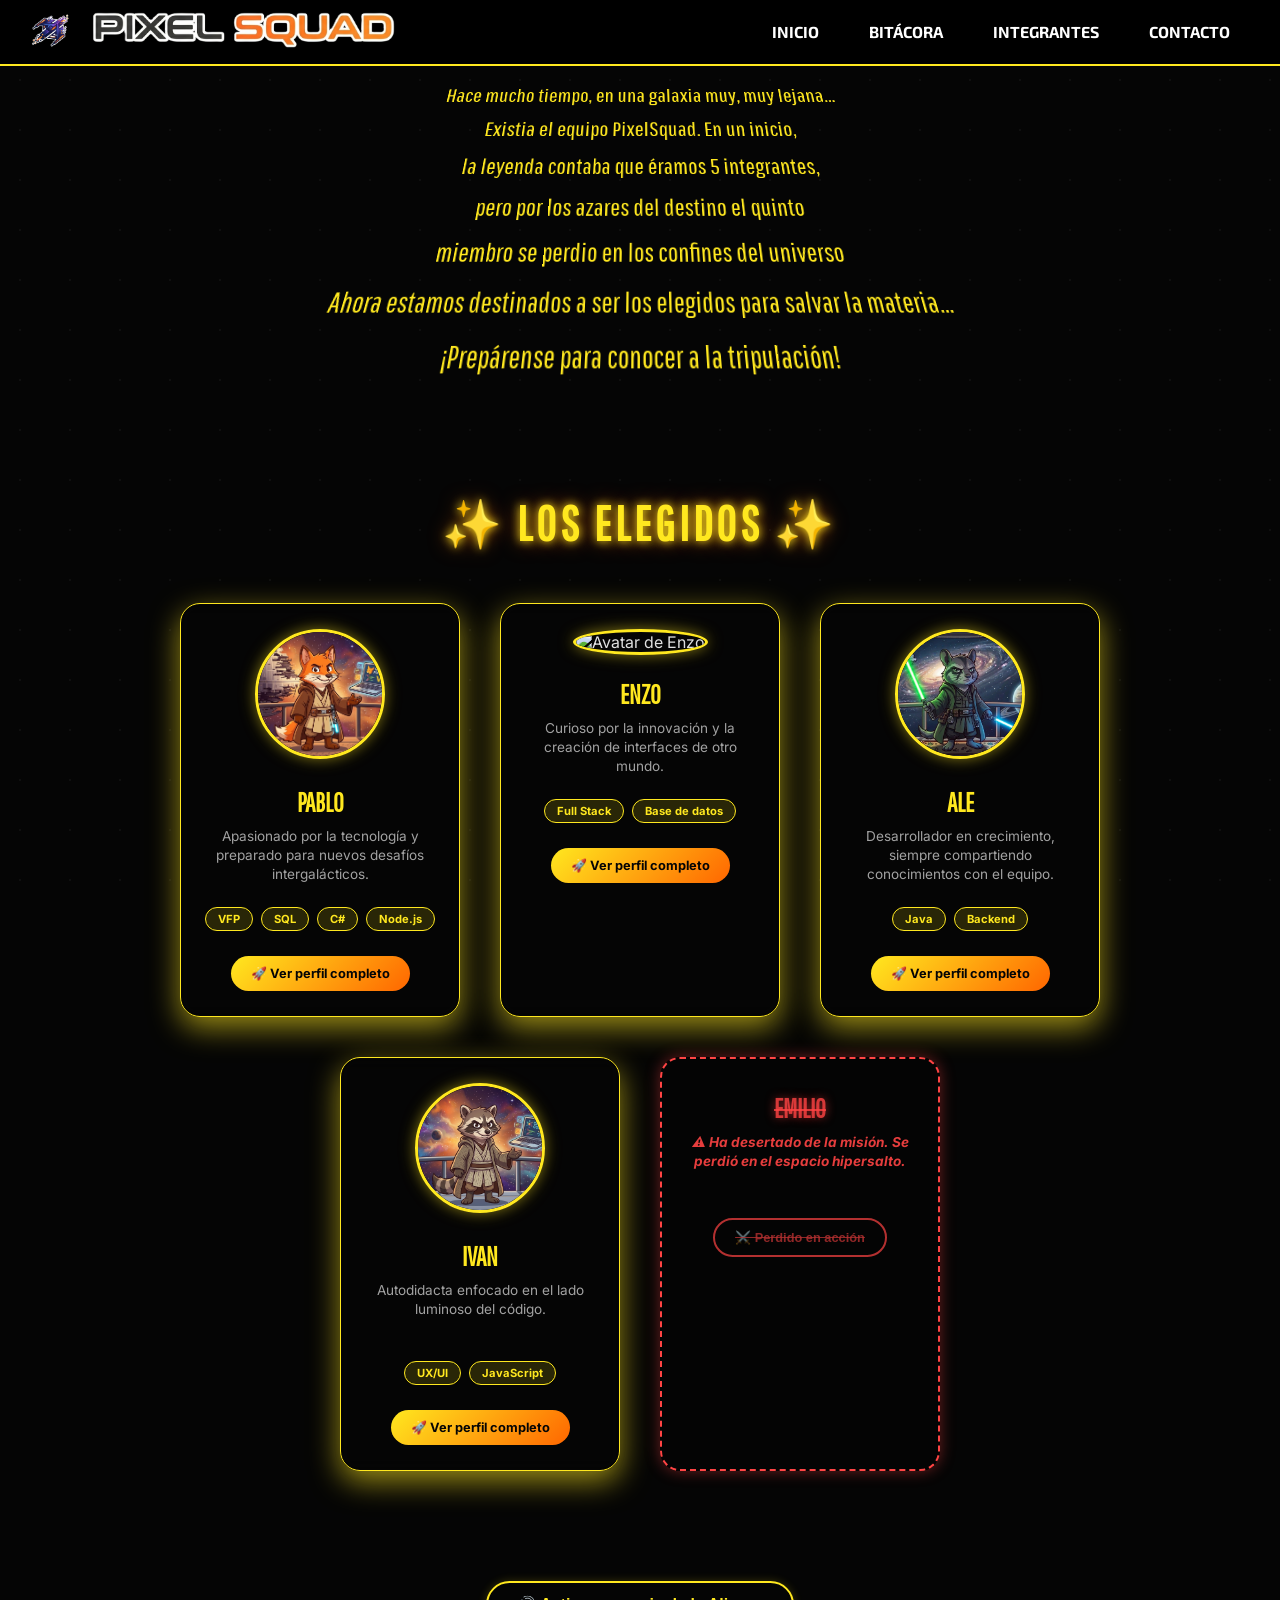
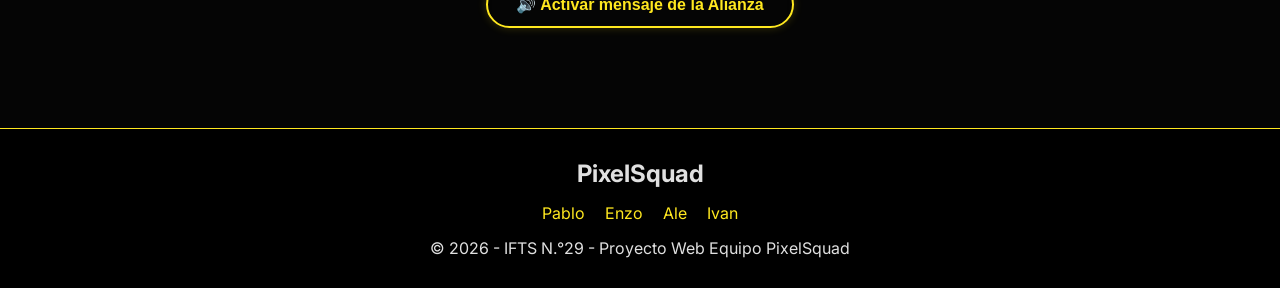
==== commit 64144361: "feature/0105/1959/cambios en el redireccionamiento del logo y fin de la parte de Ale" ====
--- a/index.html
+++ b/index.html
@@ -9,15 +9,17 @@
 <body>
     <header>
         <nav class="navbar">
-            <section class="navbar-section">
-                <picture class="navbar-section-picture">
-                    <img src="./img/iso-tipo.png" alt="Marca PixelSquad">
-                </picture>
-                <picture class="navbar-section-picture">
-                    <img src="./img/logo-tipo.png" alt="Logotipo PixelSquad">
-                </picture>
-            </section>
-        
+            <a href="/index.html">    
+                <section class="navbar-section">
+                    <picture class="navbar-section-picture">
+                        <img src="./img/iso-tipo.png" alt="Marca PixelSquad">
+                    </picture>
+                    <picture class="navbar-section-picture">
+                        <img src="./img/logo-tipo.png" alt="Logotipo PixelSquad">
+                    </picture>
+                </section>
+            </a>
+
             <ul class="menu-principal">
                 <li><a href="index.html">Inicio</a></li>
                 <li><a href="bitacora.html">Bitácora</a></li> 
@@ -85,12 +87,12 @@
 
                 <!-- Tarjeta de ALE -->
                 <article class="tarjeta tripulante">
-                    <img src="img/avatar-ale-placeholder.jpg" alt="Avatar de Ale" class="avatar">
+                    <img src="img/avatar-ale.png" alt="Avatar de Ale" class="avatar">
                     <h3>ALE</h3>
                     <p class="rol">Desarrollador en crecimiento, siempre compartiendo conocimientos con el equipo.</p>
                     <div class="habilidades-mini">
-                        <span>Frontend</span>
-                        <span>Comunicación</span>
+                        <span>Java</span>
+                        <span>Backend</span>
                     </div>
                     <a href="./integrantes/alejandro.html" class="btn-hipersalto">🚀 Ver perfil completo</a>
                 </article>
--- a/css/style.css
+++ b/css/style.css
@@ -670,6 +670,15 @@
     .bitacora-titulo { font-size: 2.5rem; }
     .bitacora-seccion { padding: 20px; border-left-width: 3px; }
     .bitacora-seccion h2 { font-size: 1.2rem; }
+
+    nav {
+        flex-direction: column;
+        align-items: center;
+    }
+
+    nav > section {
+        margin-bottom: 10px;
+    }
 }
 
 /* Escritorio (1200px) */
